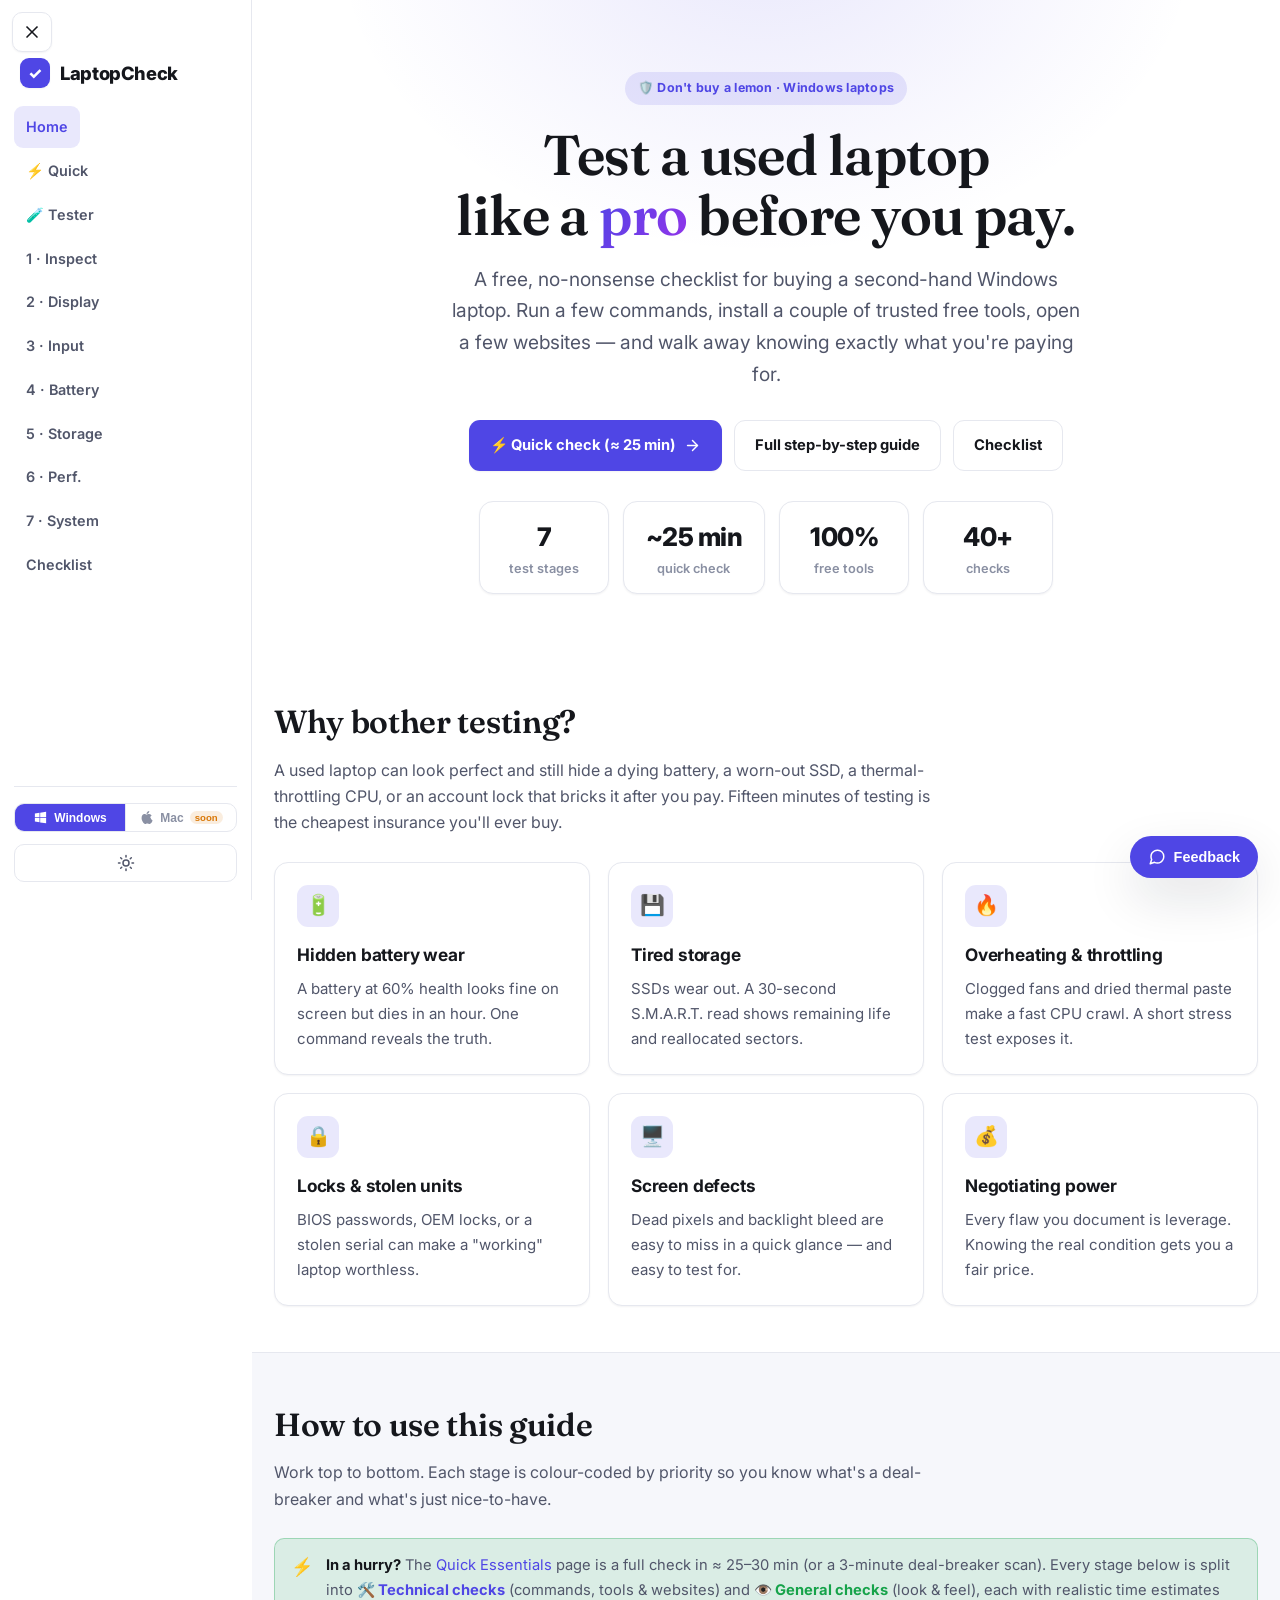
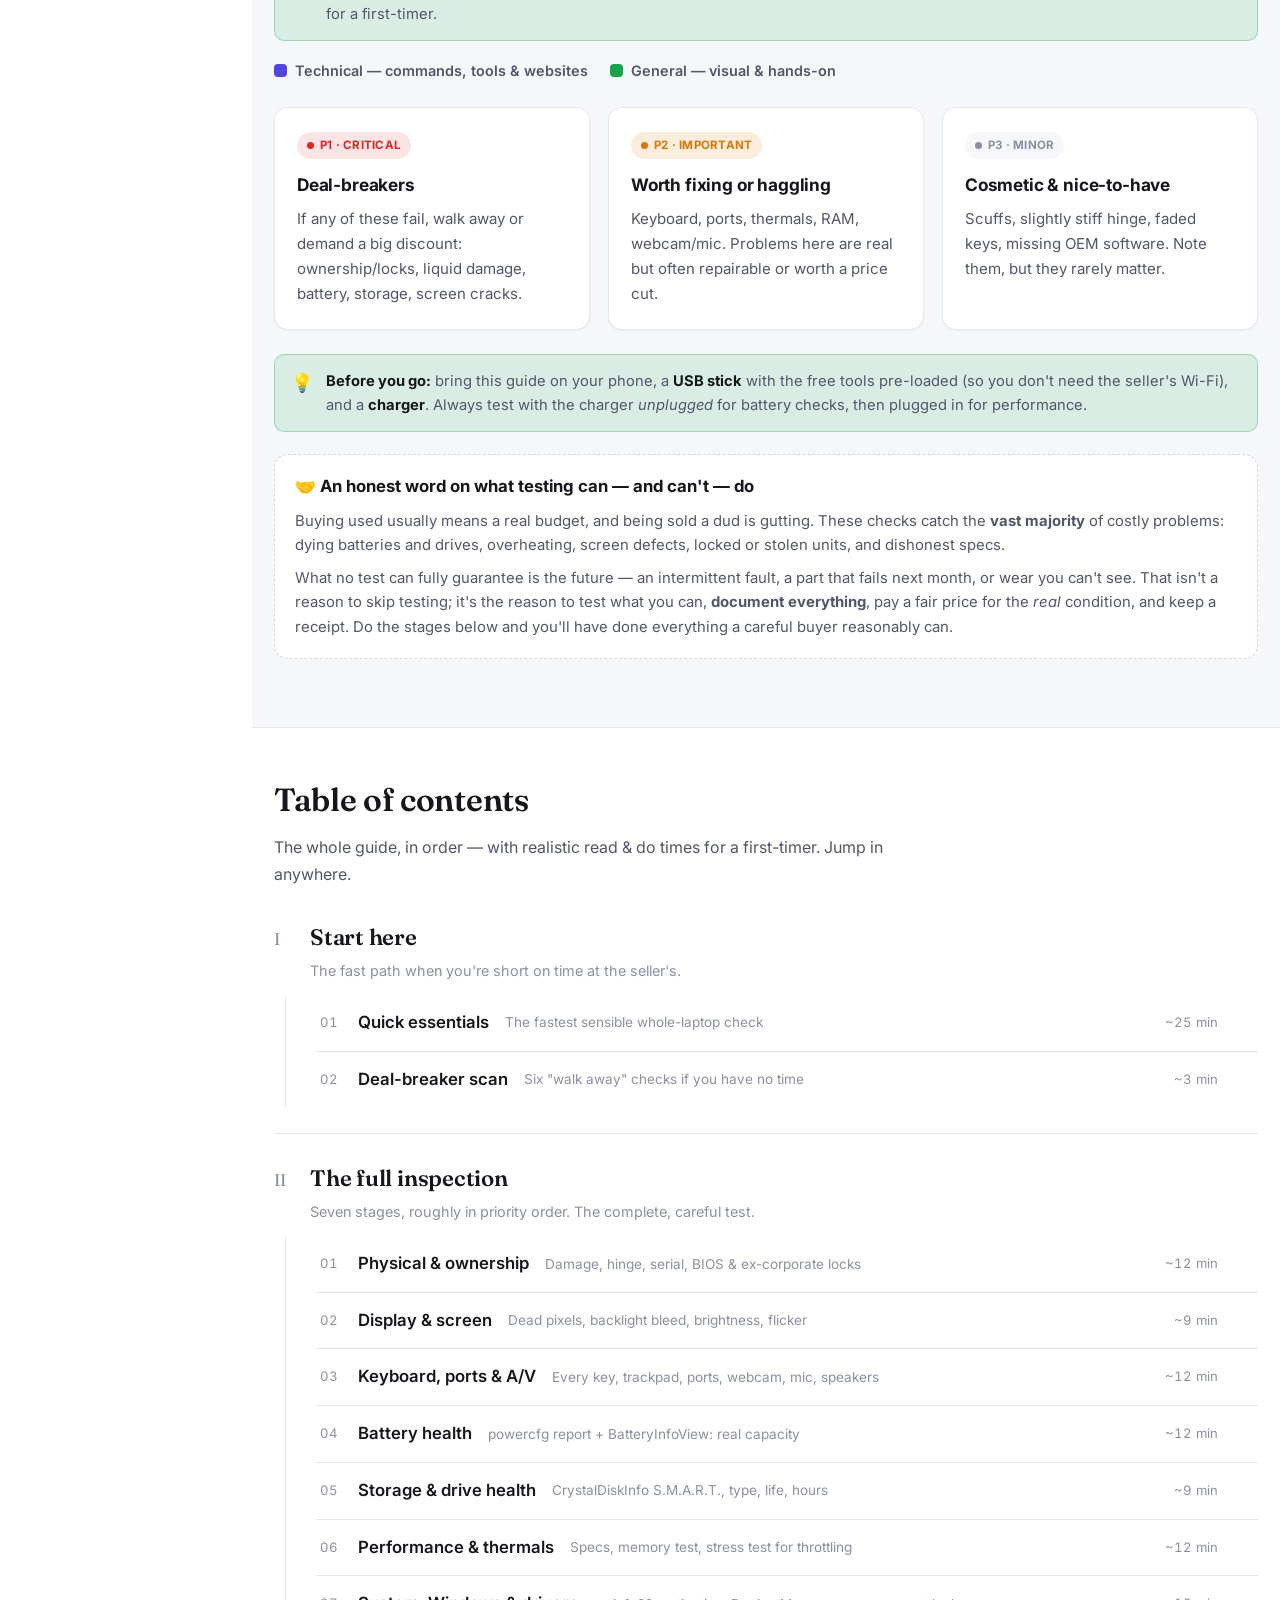
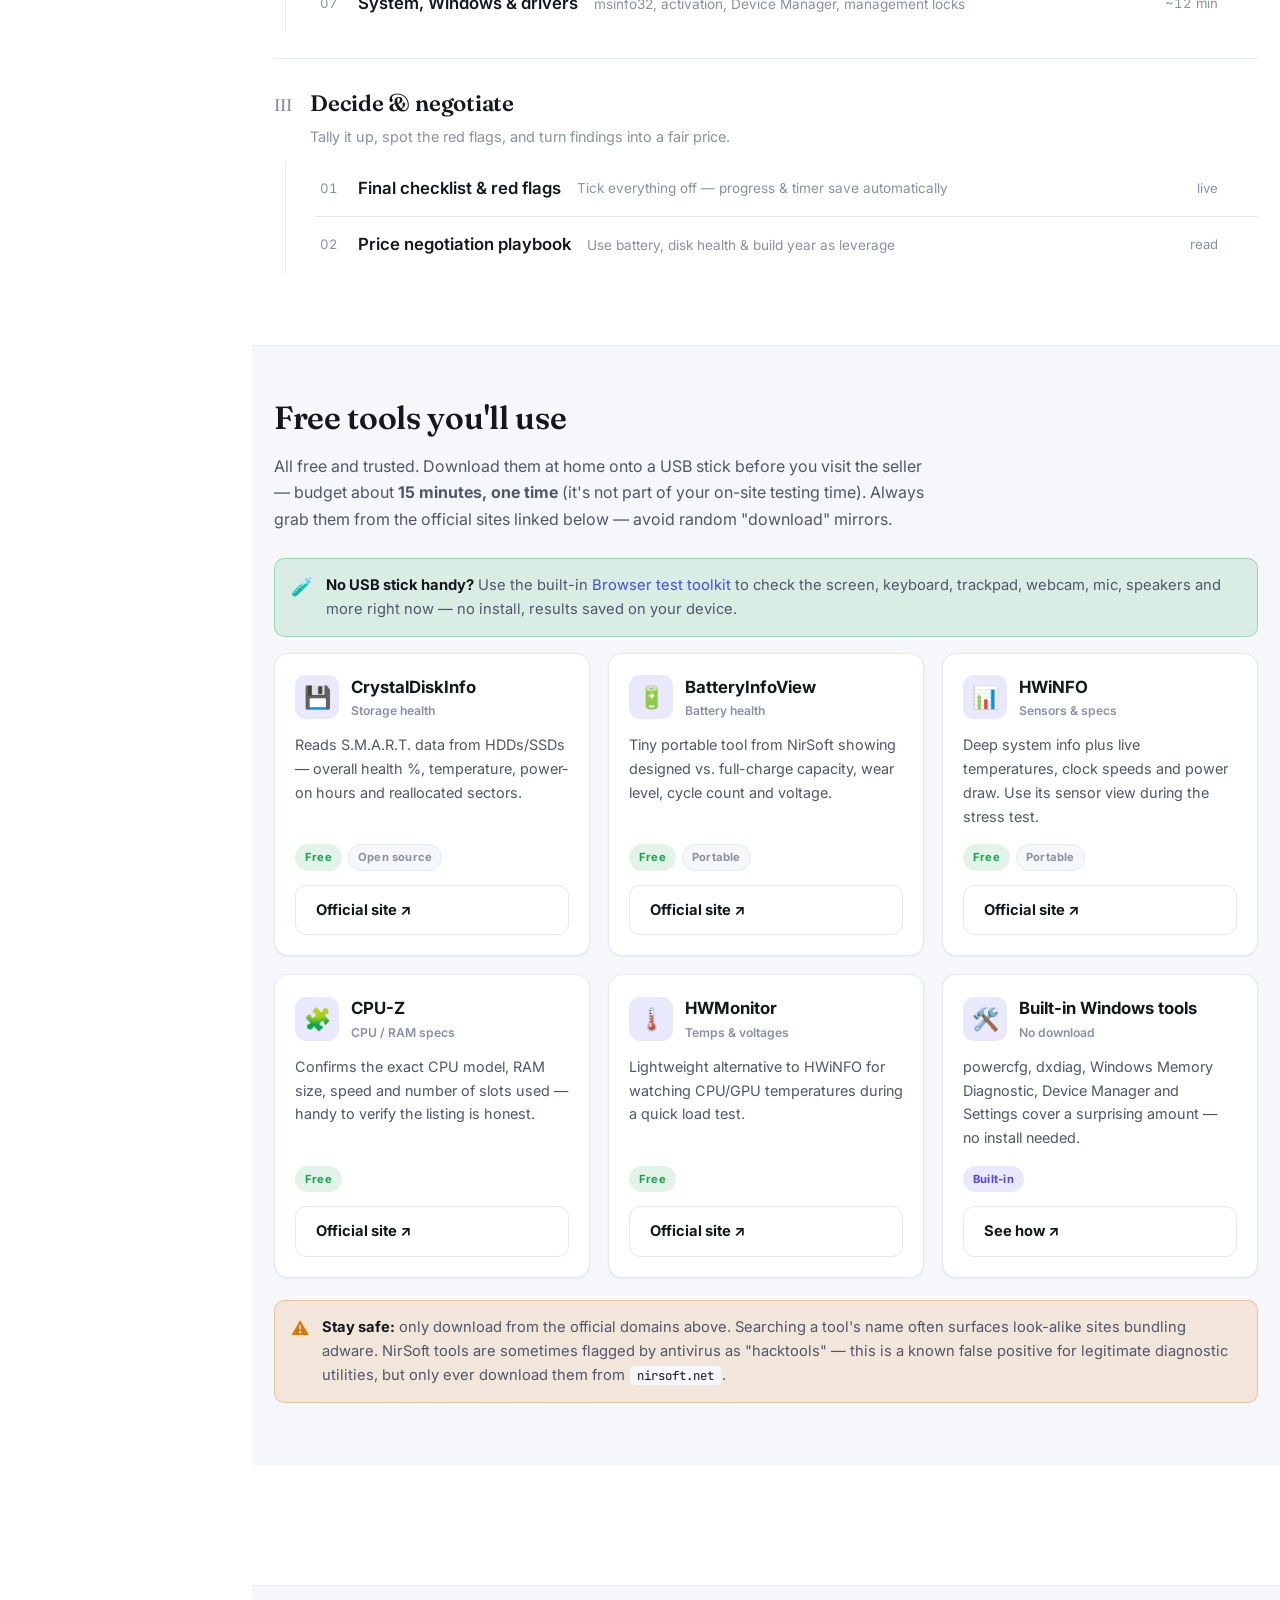
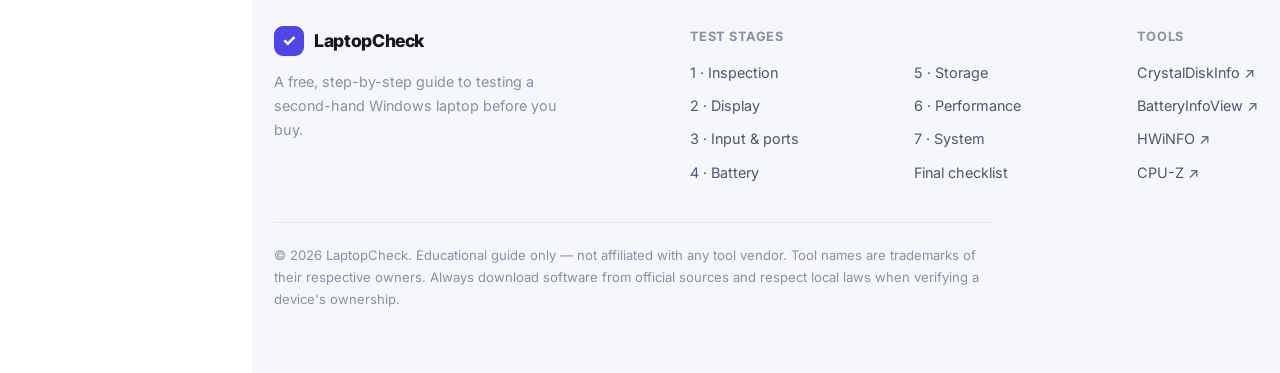
==== index.html @ 30e50a2f "init" ====
<!DOCTYPE html>
<html lang="en" data-theme="light">
<head>
<meta charset="UTF-8">
<meta name="viewport" content="width=device-width, initial-scale=1.0">
<title>LaptopCheck — How to Test a Used Laptop Before You Buy (Windows)</title>
<meta name="description" content="A free, step-by-step guide to inspecting and testing a second-hand Windows laptop before you buy. Commands, free tools, and online tests to avoid getting ripped off.">
<link rel="preconnect" href="https://fonts.googleapis.com">
<link rel="preconnect" href="https://fonts.gstatic.com" crossorigin>
<link href="https://fonts.googleapis.com/css2?family=Inter:wght@400;500;600;700;800&family=JetBrains+Mono:wght@400;500&display=swap" rel="stylesheet">
<link rel="stylesheet" href="assets/style.css">
</head>
<body>

<!-- ===== HEADER ===== -->
<header class="site-header">
  <div class="container nav">
    <a href="index.html" class="brand">
      <span class="logo">✓</span>
      <span class="brand-text">LaptopCheck</span>
    </a>
    <ul class="nav-links">
      <li><a href="index.html">Home</a></li>
      <li><a href="quick.html">⚡ Quick</a></li>
      <li><a href="inspection.html">1 · Inspect</a></li>
      <li><a href="display.html">2 · Display</a></li>
      <li><a href="input.html">3 · Input</a></li>
      <li><a href="battery.html">4 · Battery</a></li>
      <li><a href="storage.html">5 · Storage</a></li>
      <li><a href="performance.html">6 · Perf.</a></li>
      <li><a href="system.html">7 · System</a></li>
      <li><a href="checklist.html">Checklist</a></li>
    </ul>
    <div class="nav-tools">
      <button class="icon-btn theme-toggle" aria-label="Toggle dark mode" title="Toggle theme">
        <svg class="sun" viewBox="0 0 24 24" fill="none" stroke="currentColor" stroke-width="2" stroke-linecap="round" stroke-linejoin="round"><circle cx="12" cy="12" r="4"/><path d="M12 2v2M12 20v2M4.9 4.9l1.4 1.4M17.7 17.7l1.4 1.4M2 12h2M20 12h2M4.9 19.1l1.4-1.4M17.7 6.3l1.4-1.4"/></svg>
        <svg class="moon" viewBox="0 0 24 24" fill="none" stroke="currentColor" stroke-width="2" stroke-linecap="round" stroke-linejoin="round"><path d="M21 12.8A9 9 0 1 1 11.2 3a7 7 0 0 0 9.8 9.8z"/></svg>
      </button>
      <button class="icon-btn menu-btn" aria-label="Open menu">
        <svg viewBox="0 0 24 24" fill="none" stroke="currentColor" stroke-width="2" stroke-linecap="round"><line x1="3" y1="6" x2="21" y2="6"/><line x1="3" y1="12" x2="21" y2="12"/><line x1="3" y1="18" x2="21" y2="18"/></svg>
      </button>
    </div>
  </div>
</header>

<main>

<!-- ===== HERO ===== -->
<section class="hero">
  <div class="container">
    <span class="eyebrow">🛡️ Don't buy a lemon · Windows laptops</span>
    <h1>Test a used laptop<br>like a <span class="grad">pro</span> before you pay.</h1>
    <p class="lede">A free, no-nonsense checklist for buying a second-hand Windows laptop. Run a few commands, install a couple of trusted free tools, open a few websites — and walk away knowing exactly what you're paying for.</p>
    <div class="hero-actions">
      <a href="quick.html" class="btn btn-primary">⚡ Quick check (≈ 25 min)
        <svg viewBox="0 0 24 24" fill="none" stroke="currentColor" stroke-width="2" stroke-linecap="round" stroke-linejoin="round"><line x1="5" y1="12" x2="19" y2="12"/><polyline points="12 5 19 12 12 19"/></svg>
      </a>
      <a href="inspection.html" class="btn btn-ghost">Full step-by-step guide</a>
      <a href="checklist.html" class="btn btn-ghost">Checklist</a>
    </div>
    <div class="stats">
      <div class="stat"><div class="num">7</div><div class="lbl">test stages</div></div>
      <div class="stat"><div class="num">~25&nbsp;min</div><div class="lbl">quick check</div></div>
      <div class="stat"><div class="num">100%</div><div class="lbl">free tools</div></div>
      <div class="stat"><div class="num">40+</div><div class="lbl">checks</div></div>
    </div>
  </div>
</section>

<!-- ===== WHY ===== -->
<section class="section">
  <div class="container">
    <div class="section-head reveal">
      <h2>Why bother testing?</h2>
      <p>A used laptop can look perfect and still hide a dying battery, a worn-out SSD, a thermal-throttling CPU, or an account lock that bricks it after you pay. Fifteen minutes of testing is the cheapest insurance you'll ever buy.</p>
    </div>
    <div class="grid grid-3">
      <div class="card reveal hoverable">
        <div class="card-icon">🔋</div>
        <h3>Hidden battery wear</h3>
        <p>A battery at 60% health looks fine on screen but dies in an hour. One command reveals the truth.</p>
      </div>
      <div class="card reveal hoverable">
        <div class="card-icon">💾</div>
        <h3>Tired storage</h3>
        <p>SSDs wear out. A 30-second S.M.A.R.T. read shows remaining life and reallocated sectors.</p>
      </div>
      <div class="card reveal hoverable">
        <div class="card-icon">🔥</div>
        <h3>Overheating &amp; throttling</h3>
        <p>Clogged fans and dried thermal paste make a fast CPU crawl. A short stress test exposes it.</p>
      </div>
      <div class="card reveal hoverable">
        <div class="card-icon">🔒</div>
        <h3>Locks &amp; stolen units</h3>
        <p>BIOS passwords, OEM locks, or a stolen serial can make a "working" laptop worthless.</p>
      </div>
      <div class="card reveal hoverable">
        <div class="card-icon">🖥️</div>
        <h3>Screen defects</h3>
        <p>Dead pixels and backlight bleed are easy to miss in a quick glance — and easy to test for.</p>
      </div>
      <div class="card reveal hoverable">
        <div class="card-icon">💰</div>
        <h3>Negotiating power</h3>
        <p>Every flaw you document is leverage. Knowing the real condition gets you a fair price.</p>
      </div>
    </div>
  </div>
</section>

<!-- ===== HOW IT WORKS ===== -->
<section class="section" style="background:var(--bg-soft);border-top:1px solid var(--border);border-bottom:1px solid var(--border);">
  <div class="container">
    <div class="section-head reveal">
      <h2>How to use this guide</h2>
      <p>Work top to bottom. Each stage is colour-coded by priority so you know what's a deal-breaker and what's just nice-to-have.</p>
    </div>
    <div class="callout tip reveal" style="margin-bottom:18px;">
      <span class="ico">⚡</span>
      <p><strong>In a hurry?</strong> The <a href="quick.html">Quick Essentials</a> page is a full check in ≈ 25–30 min (or a 3-minute deal-breaker scan). Every stage below is split into <strong style="color:var(--accent);">🛠️ Technical checks</strong> (commands, tools &amp; websites) and <strong style="color:var(--green);">👁️ General checks</strong> (look &amp; feel), each with realistic time estimates for a first-timer.</p>
    </div>
    <div class="legend reveal" style="margin-bottom:24px;">
      <span><span class="dot tech"></span> Technical — commands, tools &amp; websites</span>
      <span><span class="dot gen"></span> General — visual &amp; hands-on</span>
    </div>
    <div class="grid grid-3">
      <div class="card reveal">
        <span class="prio p1">P1 · Critical</span>
        <h3 style="margin-top:12px;">Deal-breakers</h3>
        <p>If any of these fail, walk away or demand a big discount: ownership/locks, liquid damage, battery, storage, screen cracks.</p>
      </div>
      <div class="card reveal">
        <span class="prio p2">P2 · Important</span>
        <h3 style="margin-top:12px;">Worth fixing or haggling</h3>
        <p>Keyboard, ports, thermals, RAM, webcam/mic. Problems here are real but often repairable or worth a price cut.</p>
      </div>
      <div class="card reveal">
        <span class="prio p3">P3 · Minor</span>
        <h3 style="margin-top:12px;">Cosmetic &amp; nice-to-have</h3>
        <p>Scuffs, slightly stiff hinge, faded keys, missing OEM software. Note them, but they rarely matter.</p>
      </div>
    </div>
    <div class="callout tip reveal" style="margin-top:24px;">
      <span class="ico">💡</span>
      <p><strong>Before you go:</strong> bring this guide on your phone, a <strong>USB stick</strong> with the free tools pre-loaded (so you don't need the seller's Wi-Fi), and a <strong>charger</strong>. Always test with the charger <em>unplugged</em> for battery checks, then plugged in for performance.</p>
    </div>
    <div class="honest reveal">
      <h3>🤝 An honest word on what testing can — and can't — do</h3>
      <p>Buying used usually means a real budget, and being sold a dud is gutting. These checks catch the <strong>vast majority</strong> of costly problems: dying batteries and drives, overheating, screen defects, locked or stolen units, and dishonest specs.</p>
      <p>What no test can fully guarantee is the future — an intermittent fault, a part that fails next month, or wear you can't see. That isn't a reason to skip testing; it's the reason to test what you can, <strong>document everything</strong>, pay a fair price for the <em>real</em> condition, and keep a receipt. Do the stages below and you'll have done everything a careful buyer reasonably can.</p>
    </div>
  </div>
</section>

<!-- ===== TABLE OF CONTENTS ===== -->
<section class="section toc-section">
  <div class="container">
    <div class="section-head reveal">
      <h2>Table of contents</h2>
      <p>The whole guide, in order — with realistic read &amp; do times for a first-timer. Jump in anywhere.</p>
    </div>

    <div class="toc">

      <div class="toc-group reveal">
        <div class="toc-group-head">
          <span class="toc-roman">I</span>
          <div class="tg-text"><h3>Start here</h3><p>The fast path when you're short on time at the seller's.</p></div>
        </div>
        <div class="toc-list">
          <a class="toc-row" href="quick.html"><span class="toc-num">01</span><span class="toc-title">Quick essentials</span><span class="toc-desc">The fastest sensible whole-laptop check</span><span class="toc-meta">~25 min</span><svg class="arrow" viewBox="0 0 24 24" fill="none" stroke="currentColor" stroke-width="2" stroke-linecap="round" stroke-linejoin="round" style="width:16px;height:16px;"><line x1="5" y1="12" x2="19" y2="12"/><polyline points="12 5 19 12 12 19"/></svg></a>
          <a class="toc-row" href="quick.html#scan"><span class="toc-num">02</span><span class="toc-title">Deal-breaker scan</span><span class="toc-desc">Six "walk away" checks if you have no time</span><span class="toc-meta">~3 min</span><svg class="arrow" viewBox="0 0 24 24" fill="none" stroke="currentColor" stroke-width="2" stroke-linecap="round" stroke-linejoin="round" style="width:16px;height:16px;"><line x1="5" y1="12" x2="19" y2="12"/><polyline points="12 5 19 12 12 19"/></svg></a>
        </div>
      </div>

      <div class="toc-group reveal">
        <div class="toc-group-head">
          <span class="toc-roman">II</span>
          <div class="tg-text"><h3>The full inspection</h3><p>Seven stages, roughly in priority order. The complete, careful test.</p></div>
        </div>
        <div class="toc-list">
          <a class="toc-row" href="inspection.html"><span class="toc-num">01</span><span class="toc-title">Physical &amp; ownership</span><span class="toc-desc">Damage, hinge, serial, BIOS &amp; ex-corporate locks</span><span class="toc-meta">~12 min</span><svg class="arrow" viewBox="0 0 24 24" fill="none" stroke="currentColor" stroke-width="2" stroke-linecap="round" stroke-linejoin="round" style="width:16px;height:16px;"><line x1="5" y1="12" x2="19" y2="12"/><polyline points="12 5 19 12 12 19"/></svg></a>
          <a class="toc-row" href="display.html"><span class="toc-num">02</span><span class="toc-title">Display &amp; screen</span><span class="toc-desc">Dead pixels, backlight bleed, brightness, flicker</span><span class="toc-meta">~9 min</span><svg class="arrow" viewBox="0 0 24 24" fill="none" stroke="currentColor" stroke-width="2" stroke-linecap="round" stroke-linejoin="round" style="width:16px;height:16px;"><line x1="5" y1="12" x2="19" y2="12"/><polyline points="12 5 19 12 12 19"/></svg></a>
          <a class="toc-row" href="input.html"><span class="toc-num">03</span><span class="toc-title">Keyboard, ports &amp; A/V</span><span class="toc-desc">Every key, trackpad, ports, webcam, mic, speakers</span><span class="toc-meta">~12 min</span><svg class="arrow" viewBox="0 0 24 24" fill="none" stroke="currentColor" stroke-width="2" stroke-linecap="round" stroke-linejoin="round" style="width:16px;height:16px;"><line x1="5" y1="12" x2="19" y2="12"/><polyline points="12 5 19 12 12 19"/></svg></a>
          <a class="toc-row" href="battery.html"><span class="toc-num">04</span><span class="toc-title">Battery health</span><span class="toc-desc">powercfg report + BatteryInfoView: real capacity</span><span class="toc-meta">~12 min</span><svg class="arrow" viewBox="0 0 24 24" fill="none" stroke="currentColor" stroke-width="2" stroke-linecap="round" stroke-linejoin="round" style="width:16px;height:16px;"><line x1="5" y1="12" x2="19" y2="12"/><polyline points="12 5 19 12 12 19"/></svg></a>
          <a class="toc-row" href="storage.html"><span class="toc-num">05</span><span class="toc-title">Storage &amp; drive health</span><span class="toc-desc">CrystalDiskInfo S.M.A.R.T., type, life, hours</span><span class="toc-meta">~9 min</span><svg class="arrow" viewBox="0 0 24 24" fill="none" stroke="currentColor" stroke-width="2" stroke-linecap="round" stroke-linejoin="round" style="width:16px;height:16px;"><line x1="5" y1="12" x2="19" y2="12"/><polyline points="12 5 19 12 12 19"/></svg></a>
          <a class="toc-row" href="performance.html"><span class="toc-num">06</span><span class="toc-title">Performance &amp; thermals</span><span class="toc-desc">Specs, memory test, stress test for throttling</span><span class="toc-meta">~12 min</span><svg class="arrow" viewBox="0 0 24 24" fill="none" stroke="currentColor" stroke-width="2" stroke-linecap="round" stroke-linejoin="round" style="width:16px;height:16px;"><line x1="5" y1="12" x2="19" y2="12"/><polyline points="12 5 19 12 12 19"/></svg></a>
          <a class="toc-row" href="system.html"><span class="toc-num">07</span><span class="toc-title">System, Windows &amp; drivers</span><span class="toc-desc">msinfo32, activation, Device Manager, management locks</span><span class="toc-meta">~12 min</span><svg class="arrow" viewBox="0 0 24 24" fill="none" stroke="currentColor" stroke-width="2" stroke-linecap="round" stroke-linejoin="round" style="width:16px;height:16px;"><line x1="5" y1="12" x2="19" y2="12"/><polyline points="12 5 19 12 12 19"/></svg></a>
        </div>
      </div>

      <div class="toc-group reveal">
        <div class="toc-group-head">
          <span class="toc-roman">III</span>
          <div class="tg-text"><h3>Decide &amp; negotiate</h3><p>Tally it up, spot the red flags, and turn findings into a fair price.</p></div>
        </div>
        <div class="toc-list">
          <a class="toc-row" href="checklist.html"><span class="toc-num">01</span><span class="toc-title">Final checklist &amp; red flags</span><span class="toc-desc">Tick everything off — progress &amp; timer save automatically</span><span class="toc-meta">live</span><svg class="arrow" viewBox="0 0 24 24" fill="none" stroke="currentColor" stroke-width="2" stroke-linecap="round" stroke-linejoin="round" style="width:16px;height:16px;"><line x1="5" y1="12" x2="19" y2="12"/><polyline points="12 5 19 12 12 19"/></svg></a>
          <a class="toc-row" href="checklist.html#price"><span class="toc-num">02</span><span class="toc-title">Price negotiation playbook</span><span class="toc-desc">Use battery, disk health &amp; build year as leverage</span><span class="toc-meta">read</span><svg class="arrow" viewBox="0 0 24 24" fill="none" stroke="currentColor" stroke-width="2" stroke-linecap="round" stroke-linejoin="round" style="width:16px;height:16px;"><line x1="5" y1="12" x2="19" y2="12"/><polyline points="12 5 19 12 12 19"/></svg></a>
        </div>
      </div>

    </div>
  </div>
</section>

<!-- ===== TOOLS ===== -->
<section class="section" id="tools" style="background:var(--bg-soft);border-top:1px solid var(--border);">
  <div class="container">
    <div class="section-head reveal">
      <h2>Free tools you'll use</h2>
      <p>All free and trusted. Download them at home onto a USB stick before you visit the seller — budget about <strong>15 minutes, one time</strong> (it's not part of your on-site testing time). Always grab them from the official sites linked below — avoid random "download" mirrors.</p>
    </div>
    <div class="callout tip reveal">
      <span class="ico">🧪</span>
      <p><strong>No USB stick handy?</strong> Use the built-in <a href="tester.html">Browser test toolkit</a> to check the screen, keyboard, trackpad, webcam, mic, speakers and more right now — no install, results saved on your device.</p>
    </div>
    <div class="grid grid-3">

      <div class="tool reveal">
        <div class="tool-top">
          <div class="tool-logo">💾</div>
          <div><h3>CrystalDiskInfo</h3><div class="meta">Storage health</div></div>
        </div>
        <p>Reads S.M.A.R.T. data from HDDs/SSDs — overall health %, temperature, power-on hours and reallocated sectors.</p>
        <div class="tags"><span class="tag free">Free</span><span class="tag">Open source</span></div>
        <a class="btn btn-ghost" href="https://crystalmark.info/en/software/crystaldiskinfo/" target="_blank" rel="noopener">Official site ↗</a>
      </div>

      <div class="tool reveal">
        <div class="tool-top">
          <div class="tool-logo">🔋</div>
          <div><h3>BatteryInfoView</h3><div class="meta">Battery health</div></div>
        </div>
        <p>Tiny portable tool from NirSoft showing designed vs. full-charge capacity, wear level, cycle count and voltage.</p>
        <div class="tags"><span class="tag free">Free</span><span class="tag">Portable</span></div>
        <a class="btn btn-ghost" href="https://www.nirsoft.net/utils/battery_information_view.html" target="_blank" rel="noopener">Official site ↗</a>
      </div>

      <div class="tool reveal">
        <div class="tool-top">
          <div class="tool-logo">📊</div>
          <div><h3>HWiNFO</h3><div class="meta">Sensors &amp; specs</div></div>
        </div>
        <p>Deep system info plus live temperatures, clock speeds and power draw. Use its sensor view during the stress test.</p>
        <div class="tags"><span class="tag free">Free</span><span class="tag">Portable</span></div>
        <a class="btn btn-ghost" href="https://www.hwinfo.com/" target="_blank" rel="noopener">Official site ↗</a>
      </div>

      <div class="tool reveal">
        <div class="tool-top">
          <div class="tool-logo">🧩</div>
          <div><h3>CPU-Z</h3><div class="meta">CPU / RAM specs</div></div>
        </div>
        <p>Confirms the exact CPU model, RAM size, speed and number of slots used — handy to verify the listing is honest.</p>
        <div class="tags"><span class="tag free">Free</span></div>
        <a class="btn btn-ghost" href="https://www.cpuid.com/softwares/cpu-z.html" target="_blank" rel="noopener">Official site ↗</a>
      </div>

      <div class="tool reveal">
        <div class="tool-top">
          <div class="tool-logo">🌡️</div>
          <div><h3>HWMonitor</h3><div class="meta">Temps &amp; voltages</div></div>
        </div>
        <p>Lightweight alternative to HWiNFO for watching CPU/GPU temperatures during a quick load test.</p>
        <div class="tags"><span class="tag free">Free</span></div>
        <a class="btn btn-ghost" href="https://www.cpuid.com/softwares/hwmonitor.html" target="_blank" rel="noopener">Official site ↗</a>
      </div>

      <div class="tool reveal">
        <div class="tool-top">
          <div class="tool-logo">🛠️</div>
          <div><h3>Built-in Windows tools</h3><div class="meta">No download</div></div>
        </div>
        <p>powercfg, dxdiag, Windows Memory Diagnostic, Device Manager and Settings cover a surprising amount — no install needed.</p>
        <div class="tags"><span class="tag builtin">Built-in</span></div>
        <a class="btn btn-ghost" href="system.html">See how ↗</a>
      </div>

    </div>
    <div class="callout warn reveal" style="margin-top:22px;">
      <span class="ico">⚠️</span>
      <p><strong>Stay safe:</strong> only download from the official domains above. Searching a tool's name often surfaces look-alike sites bundling adware. NirSoft tools are sometimes flagged by antivirus as "hacktools" — this is a known false positive for legitimate diagnostic utilities, but only ever download them from <code class="inline">nirsoft.net</code>.</p>
    </div>
  </div>
</section>

</main>

<!-- ===== FOOTER ===== -->
<footer class="site-footer">
  <div class="container">
    <div class="footer-grid">
      <div style="max-width:300px;">
        <a href="index.html" class="brand"><span class="logo">✓</span><span class="brand-text">LaptopCheck</span></a>
        <p class="muted" style="font-size:0.9rem;">A free, step-by-step guide to testing a second-hand Windows laptop before you buy.</p>
      </div>
      <div class="footer-col">
        <h4>Test stages</h4>
        <ul>
          <li><a href="inspection.html">1 · Inspection</a></li>
          <li><a href="display.html">2 · Display</a></li>
          <li><a href="input.html">3 · Input &amp; ports</a></li>
          <li><a href="battery.html">4 · Battery</a></li>
        </ul>
      </div>
      <div class="footer-col">
        <h4>&nbsp;</h4>
        <ul>
          <li><a href="storage.html">5 · Storage</a></li>
          <li><a href="performance.html">6 · Performance</a></li>
          <li><a href="system.html">7 · System</a></li>
          <li><a href="checklist.html">Final checklist</a></li>
        </ul>
      </div>
      <div class="footer-col">
        <h4>Tools</h4>
        <ul>
          <li><a href="https://crystalmark.info/en/software/crystaldiskinfo/" target="_blank" rel="noopener">CrystalDiskInfo ↗</a></li>
          <li><a href="https://www.nirsoft.net/utils/battery_information_view.html" target="_blank" rel="noopener">BatteryInfoView ↗</a></li>
          <li><a href="https://www.hwinfo.com/" target="_blank" rel="noopener">HWiNFO ↗</a></li>
          <li><a href="https://www.cpuid.com/" target="_blank" rel="noopener">CPU-Z ↗</a></li>
        </ul>
      </div>
    </div>
    <p class="footer-note">© <span data-year>2026</span> LaptopCheck. Educational guide only — not affiliated with any tool vendor. Tool names are trademarks of their respective owners. Always download software from official sources and respect local laws when verifying a device's ownership.</p>
  </div>
</footer>

<script src="assets/script.js"></script>
</body>
</html>
---- assets/style.css ----
/* ===========================================================
   LaptopCheck — shared stylesheet
   Modern, minimal, responsive. Light + dark theme.
   =========================================================== */
@import url('https://fonts.googleapis.com/css2?family=Fraunces:opsz,wght@9..144,400;9..144,500;9..144,600;9..144,700&display=swap');

:root {
  --accent: #4f46e5;
  --accent-hover: #4338ca;
  --accent-soft: rgba(79, 70, 229, 0.12);

  --bg: #ffffff;
  --bg-soft: #f6f7fb;
  --bg-card: #ffffff;
  --bg-elevated: #ffffff;
  --border: #e6e8ef;
  --border-strong: #d3d7e3;

  --text: #15171c;
  --text-soft: #51566a;
  --text-muted: #8a90a3;

  --code-bg: #0f1117;
  --code-text: #e8eaf2;

  --green: #16a34a;
  --green-soft: rgba(22, 163, 74, 0.12);
  --amber: #d97706;
  --amber-soft: rgba(217, 119, 6, 0.13);
  --red: #dc2626;
  --red-soft: rgba(220, 38, 38, 0.12);

  --shadow-sm: 0 1px 2px rgba(16, 24, 40, 0.05);
  --shadow-md: 0 6px 24px rgba(16, 24, 40, 0.08);
  --shadow-lg: 0 20px 50px rgba(16, 24, 40, 0.12);

  --radius: 14px;
  --radius-sm: 10px;
  --radius-lg: 22px;
  --maxw: 1140px;
  --font-serif: "Fraunces", Georgia, "Times New Roman", serif;
  --header-h: 64px;
}

html[data-theme="dark"] {
  --accent: #7c83ff;
  --accent-hover: #9aa0ff;
  --accent-soft: rgba(124, 131, 255, 0.16);

  --bg: #0c0e14;
  --bg-soft: #12151d;
  --bg-card: #14171f;
  --bg-elevated: #181c25;
  --border: #242936;
  --border-strong: #313748;

  --text: #eef0f6;
  --text-soft: #b3b9ca;
  --text-muted: #7d8499;

  --code-bg: #060709;
  --code-text: #e8eaf2;

  --green: #4ade80;
  --green-soft: rgba(74, 222, 128, 0.14);
  --amber: #fbbf24;
  --amber-soft: rgba(251, 191, 36, 0.14);
  --red: #f87171;
  --red-soft: rgba(248, 113, 113, 0.14);

  --shadow-sm: 0 1px 2px rgba(0, 0, 0, 0.4);
  --shadow-md: 0 6px 24px rgba(0, 0, 0, 0.5);
  --shadow-lg: 0 20px 50px rgba(0, 0, 0, 0.6);
}

* { box-sizing: border-box; }

html { scroll-behavior: smooth; scroll-padding-top: calc(var(--header-h) + 16px); }

body {
  margin: 0;
  font-family: "Inter", -apple-system, BlinkMacSystemFont, "Segoe UI", Roboto, Helvetica, Arial, sans-serif;
  background: var(--bg);
  color: var(--text);
  line-height: 1.65;
  -webkit-font-smoothing: antialiased;
  transition: background 0.25s ease, color 0.25s ease;
}

a { color: var(--accent); text-decoration: none; }
a:hover { text-decoration: underline; }

img { max-width: 100%; }

.container { width: 100%; max-width: var(--maxw); margin: 0 auto; padding: 0 22px; }

/* ----------------------- Header / Nav ----------------------- */
.site-header {
  position: sticky;
  top: 0;
  z-index: 50;
  background: color-mix(in srgb, var(--bg) 82%, transparent);
  backdrop-filter: saturate(150%) blur(12px);
  -webkit-backdrop-filter: saturate(150%) blur(12px);
  border-bottom: 1px solid var(--border);
}
.nav {
  height: var(--header-h);
  display: flex;
  align-items: center;
  justify-content: space-between;
  gap: 12px;
}
.brand {
  display: flex;
  align-items: center;
  gap: 10px;
  font-weight: 800;
  letter-spacing: -0.02em;
  font-size: 1.1rem;
  color: var(--text);
}
.brand:hover { text-decoration: none; }
.brand .logo {
  width: 30px; height: 30px;
  display: grid; place-items: center;
  border-radius: 9px;
  background: var(--accent);
  color: #fff;
  font-size: 16px;
  box-shadow: var(--shadow-sm);
}
.brand small { color: var(--text-muted); font-weight: 600; font-size: 0.7rem; }

.nav-links {
  display: flex;
  align-items: center;
  gap: 3px;
  list-style: none;
  margin: 0;
  padding: 0;
}
.nav-links a {
  display: inline-block;
  padding: 7px 9px;
  border-radius: 9px;
  color: var(--text-soft);
  font-size: 0.83rem;
  font-weight: 600;
  white-space: nowrap;
}
.nav-links a:hover { background: var(--bg-soft); color: var(--text); text-decoration: none; }
.nav-links a.active { color: var(--accent); background: var(--accent-soft); }

.nav-tools { display: flex; align-items: center; gap: 8px; }

.icon-btn {
  width: 38px; height: 38px;
  display: grid; place-items: center;
  border: 1px solid var(--border);
  background: var(--bg-card);
  color: var(--text-soft);
  border-radius: 10px;
  cursor: pointer;
  transition: all 0.15s ease;
}
.icon-btn:hover { color: var(--text); border-color: var(--border-strong); }
.icon-btn svg { width: 18px; height: 18px; }
.theme-toggle .moon { display: none; }
html[data-theme="dark"] .theme-toggle .sun { display: none; }
html[data-theme="dark"] .theme-toggle .moon { display: block; }

.menu-btn { display: none; }

/* mobile menu */
@media (max-width: 1080px) {
  .menu-btn { display: grid; }
  .nav-links {
    position: fixed;
    top: var(--header-h);
    left: 0; right: 0;
    flex-direction: column;
    align-items: stretch;
    gap: 2px;
    background: var(--bg);
    border-bottom: 1px solid var(--border);
    padding: 12px 16px 18px;
    box-shadow: var(--shadow-md);
    transform: translateY(-12px);
    opacity: 0;
    pointer-events: none;
    transition: all 0.2s ease;
    max-height: calc(100vh - var(--header-h));
    overflow-y: auto;
  }
  .nav-links.open { transform: translateY(0); opacity: 1; pointer-events: auto; }
  .nav-links a { padding: 11px 12px; font-size: 0.95rem; }
}

/* ----------------------- Hero ----------------------- */
.hero {
  position: relative;
  padding: 72px 0 56px;
  text-align: center;
  overflow: hidden;
}
.hero::before {
  content: "";
  position: absolute;
  inset: 0;
  background:
    radial-gradient(60% 70% at 50% -10%, var(--accent-soft), transparent 70%);
  pointer-events: none;
}
.hero .container { position: relative; }
.eyebrow {
  display: inline-flex; align-items: center; gap: 7px;
  font-size: 0.78rem; font-weight: 700; letter-spacing: 0.02em;
  color: var(--accent);
  background: var(--accent-soft);
  padding: 6px 13px;
  border-radius: 999px;
  margin-bottom: 20px;
}
.hero h1 {
  font-size: clamp(2.1rem, 5.2vw, 3.5rem);
  line-height: 1.08;
  letter-spacing: -0.03em;
  margin: 0 0 18px;
  font-weight: 800;
}
.hero h1 .grad {
  background: linear-gradient(120deg, var(--accent), #9333ea);
  -webkit-background-clip: text; background-clip: text;
  -webkit-text-fill-color: transparent;
}
.hero p.lede {
  font-size: clamp(1.02rem, 2.2vw, 1.2rem);
  color: var(--text-soft);
  max-width: 640px;
  margin: 0 auto 30px;
}
.hero-actions { display: flex; gap: 12px; justify-content: center; flex-wrap: wrap; }

/* ----------------------- Buttons ----------------------- */
.btn {
  display: inline-flex; align-items: center; gap: 8px;
  padding: 12px 20px;
  border-radius: 11px;
  font-weight: 700; font-size: 0.92rem;
  cursor: pointer;
  border: 1px solid transparent;
  transition: all 0.16s ease;
}
.btn:hover { text-decoration: none; transform: translateY(-1px); }
.btn-primary { background: var(--accent); color: #fff; box-shadow: var(--shadow-sm); }
.btn-primary:hover { background: var(--accent-hover); color: #fff; }
.btn-ghost { background: var(--bg-card); color: var(--text); border-color: var(--border); }
.btn-ghost:hover { border-color: var(--border-strong); }
.btn svg { width: 17px; height: 17px; }

/* ----------------------- Sections ----------------------- */
main { padding-bottom: 80px; }
.section { padding: 46px 0; }
.section-head { margin-bottom: 26px; }
.section-head h2 {
  font-size: clamp(1.5rem, 3.4vw, 2rem);
  letter-spacing: -0.02em;
  margin: 0 0 8px;
  font-weight: 800;
}
.section-head p { color: var(--text-soft); margin: 0; max-width: 660px; }

/* page intro (interior pages) */
.page-intro { padding: 46px 0 6px; }
.page-intro .stepno {
  display: inline-block;
  font-size: 0.78rem; font-weight: 700;
  color: var(--accent);
  background: var(--accent-soft);
  padding: 5px 12px; border-radius: 999px;
  margin-bottom: 14px;
}
.page-intro h1 {
  font-size: clamp(1.9rem, 4.6vw, 2.7rem);
  letter-spacing: -0.03em;
  margin: 0 0 12px; font-weight: 800;
}
.page-intro p.lede { font-size: 1.08rem; color: var(--text-soft); max-width: 720px; margin: 0; }

/* ----------------------- Cards / grid ----------------------- */
.grid { display: grid; gap: 18px; }
.grid-2 { grid-template-columns: repeat(2, 1fr); }
.grid-3 { grid-template-columns: repeat(3, 1fr); }
.grid-4 { grid-template-columns: repeat(4, 1fr); }
@media (max-width: 880px) { .grid-3, .grid-4 { grid-template-columns: repeat(2, 1fr); } }
@media (max-width: 600px) { .grid-2, .grid-3, .grid-4 { grid-template-columns: 1fr; } }

.card {
  background: var(--bg-card);
  border: 1px solid var(--border);
  border-radius: var(--radius);
  padding: 22px;
  box-shadow: var(--shadow-sm);
  transition: border-color 0.15s ease, transform 0.15s ease, box-shadow 0.15s ease;
}
.card.hoverable:hover { transform: translateY(-3px); box-shadow: var(--shadow-md); border-color: var(--border-strong); }
.card h3 { margin: 0 0 8px; font-size: 1.08rem; letter-spacing: -0.01em; }
.card p { margin: 0; color: var(--text-soft); font-size: 0.94rem; }
.card .card-icon {
  width: 42px; height: 42px; border-radius: 11px;
  display: grid; place-items: center;
  background: var(--accent-soft); color: var(--accent);
  margin-bottom: 14px; font-size: 20px;
}

/* link card (home steps) */
.step-link {
  display: flex; flex-direction: column;
  text-decoration: none; color: inherit;
  position: relative;
}
.step-link:hover { text-decoration: none; }
.step-link .pill-row { display: flex; align-items: center; justify-content: space-between; margin-bottom: 12px; }
.step-badge {
  width: 34px; height: 34px; border-radius: 9px;
  background: var(--accent); color: #fff;
  display: grid; place-items: center; font-weight: 800; font-size: 0.92rem;
}
.arrow { color: var(--text-muted); transition: transform 0.15s ease, color 0.15s ease; }
.step-link:hover .arrow { transform: translateX(4px); color: var(--accent); }

/* ----------------------- Priority badges ----------------------- */
.prio {
  display: inline-flex; align-items: center; gap: 6px;
  font-size: 0.72rem; font-weight: 700; letter-spacing: 0.02em;
  padding: 4px 10px; border-radius: 999px;
  text-transform: uppercase;
}
.prio::before { content: ""; width: 7px; height: 7px; border-radius: 50%; background: currentColor; }
.prio.p1 { color: var(--red); background: var(--red-soft); }
.prio.p2 { color: var(--amber); background: var(--amber-soft); }
.prio.p3 { color: var(--text-muted); background: var(--bg-soft); }

/* ----------------------- Step blocks ----------------------- */
.step {
  position: relative;
  background: var(--bg-card);
  border: 1px solid var(--border);
  border-radius: var(--radius);
  padding: 24px 24px 22px;
  margin-bottom: 18px;
  box-shadow: var(--shadow-sm);
}
.step-header { display: flex; align-items: flex-start; gap: 14px; margin-bottom: 6px; }
.step-num {
  flex: 0 0 auto;
  width: 34px; height: 34px; border-radius: 50%;
  background: var(--accent-soft); color: var(--accent);
  display: grid; place-items: center; font-weight: 800; font-size: 0.95rem;
}
.step-title { flex: 1; }
.step-title h3 { margin: 0 0 4px; font-size: 1.16rem; letter-spacing: -0.01em; display: flex; align-items: center; gap: 10px; flex-wrap: wrap; }
.step-title .sub { color: var(--text-muted); font-size: 0.84rem; }
.step-body { padding-left: 48px; }
.step-body > *:first-child { margin-top: 8px; }
@media (max-width: 560px) { .step-body { padding-left: 0; } }

.step ul, .step ol { padding-left: 20px; margin: 10px 0; }
.step li { margin: 6px 0; color: var(--text-soft); }
.step li strong { color: var(--text); }

/* ----------------------- Code / command blocks ----------------------- */
.cmd {
  position: relative;
  background: var(--code-bg);
  border-radius: var(--radius-sm);
  margin: 14px 0;
  border: 1px solid rgba(255,255,255,0.06);
  overflow: hidden;
}
.cmd-head {
  display: flex; align-items: center; justify-content: space-between;
  padding: 8px 12px;
  border-bottom: 1px solid rgba(255,255,255,0.08);
  background: rgba(255,255,255,0.03);
}
.cmd-head .label {
  font-size: 0.72rem; font-weight: 700; letter-spacing: 0.04em;
  color: #9aa0b5; text-transform: uppercase;
  display: flex; align-items: center; gap: 7px;
}
.copy-btn {
  display: inline-flex; align-items: center; gap: 6px;
  background: rgba(255,255,255,0.07);
  color: #cfd3e0;
  border: none;
  padding: 5px 10px; border-radius: 7px;
  font-size: 0.74rem; font-weight: 600; cursor: pointer;
  transition: background 0.15s ease, color 0.15s ease;
}
.copy-btn:hover { background: rgba(255,255,255,0.14); color: #fff; }
.copy-btn.copied { background: var(--green); color: #fff; }
.copy-btn svg { width: 13px; height: 13px; }
.cmd pre {
  margin: 0; padding: 14px 16px;
  overflow-x: auto;
  font-family: "JetBrains Mono", ui-monospace, SFMono-Regular, Menlo, Consolas, monospace;
  font-size: 0.86rem; line-height: 1.6;
  color: var(--code-text);
}
.cmd pre code { color: var(--code-text); }
.cmd .prompt { color: #7c83ff; user-select: none; }
.cmd .comment { color: #6b7280; }

code.inline {
  background: var(--bg-soft);
  border: 1px solid var(--border);
  padding: 1px 7px;
  border-radius: 6px;
  font-family: "JetBrains Mono", ui-monospace, monospace;
  font-size: 0.84em;
  color: var(--text);
}

/* ----------------------- Callouts ----------------------- */
.callout {
  display: flex; gap: 13px;
  border-radius: var(--radius-sm);
  padding: 14px 16px;
  margin: 16px 0;
  border: 1px solid var(--border);
  background: var(--bg-soft);
  font-size: 0.92rem;
}
.callout .ico { flex: 0 0 auto; font-size: 18px; line-height: 1.5; }
.callout p { margin: 0; color: var(--text-soft); }
.callout strong { color: var(--text); }
.callout.tip { background: var(--green-soft); border-color: color-mix(in srgb, var(--green) 30%, transparent); }
.callout.warn { background: var(--amber-soft); border-color: color-mix(in srgb, var(--amber) 30%, transparent); }
.callout.danger { background: var(--red-soft); border-color: color-mix(in srgb, var(--red) 35%, transparent); }
.callout.tip .ico { color: var(--green); }
.callout.warn .ico { color: var(--amber); }
.callout.danger .ico { color: var(--red); }

/* good / bad result rows */
.verdict { display: flex; gap: 10px; align-items: flex-start; margin: 8px 0; font-size: 0.92rem; }
.verdict .mark { flex: 0 0 auto; font-weight: 800; width: 20px; }
.verdict.good .mark { color: var(--green); }
.verdict.bad .mark { color: var(--red); }
.verdict span:last-child { color: var(--text-soft); }
.verdict.good span:last-child strong, .verdict.bad span:last-child strong { color: var(--text); }

/* ----------------------- Tool cards ----------------------- */
.tool {
  display: flex; flex-direction: column;
  background: var(--bg-card);
  border: 1px solid var(--border);
  border-radius: var(--radius);
  padding: 20px;
  box-shadow: var(--shadow-sm);
  transition: transform 0.15s ease, box-shadow 0.15s ease, border-color 0.15s ease;
}
.tool:hover { transform: translateY(-3px); box-shadow: var(--shadow-md); border-color: var(--border-strong); }
.tool .tool-top { display: flex; align-items: center; gap: 12px; margin-bottom: 12px; }
.tool .tool-logo {
  width: 44px; height: 44px; border-radius: 11px;
  display: grid; place-items: center;
  font-size: 22px; font-weight: 800;
  background: var(--accent-soft); color: var(--accent);
}
.tool h3 { margin: 0; font-size: 1.05rem; }
.tool .meta { font-size: 0.76rem; color: var(--text-muted); font-weight: 600; }
.tool p { color: var(--text-soft); font-size: 0.9rem; margin: 0 0 16px; flex: 1; }
.tool .tags { display: flex; gap: 6px; flex-wrap: wrap; margin-bottom: 14px; }
.tag {
  font-size: 0.7rem; font-weight: 700; letter-spacing: 0.02em;
  padding: 3px 9px; border-radius: 999px;
  background: var(--bg-soft); color: var(--text-muted);
  border: 1px solid var(--border);
}
.tag.free { color: var(--green); background: var(--green-soft); border-color: transparent; }
.tag.builtin { color: var(--accent); background: var(--accent-soft); border-color: transparent; }

/* ----------------------- Table ----------------------- */
.table-wrap { overflow-x: auto; border: 1px solid var(--border); border-radius: var(--radius); margin: 16px 0; }
table { width: 100%; border-collapse: collapse; font-size: 0.9rem; min-width: 460px; }
th, td { text-align: left; padding: 12px 14px; border-bottom: 1px solid var(--border); }
th { background: var(--bg-soft); font-weight: 700; color: var(--text); font-size: 0.82rem; text-transform: uppercase; letter-spacing: 0.02em; }
td { color: var(--text-soft); }
tr:last-child td { border-bottom: none; }

/* ----------------------- Checklist ----------------------- */
.progress-wrap {
  position: sticky; top: calc(var(--header-h) + 10px);
  background: var(--bg-card);
  border: 1px solid var(--border);
  border-radius: var(--radius);
  padding: 18px 20px;
  box-shadow: var(--shadow-sm);
  margin-bottom: 26px;
  z-index: 10;
}
.progress-top { display: flex; align-items: center; justify-content: space-between; margin-bottom: 12px; gap: 12px; flex-wrap: wrap; }
.progress-top h3 { margin: 0; font-size: 1.05rem; }
.progress-stats { font-size: 0.86rem; color: var(--text-soft); font-weight: 600; }
.progress-bar { height: 10px; background: var(--bg-soft); border-radius: 999px; overflow: hidden; }
.progress-fill { height: 100%; width: 0%; background: linear-gradient(90deg, var(--accent), #9333ea); border-radius: 999px; transition: width 0.35s ease; }
.progress-actions { margin-top: 12px; display: flex; gap: 10px; flex-wrap: wrap; }
.link-btn { background: none; border: none; color: var(--accent); font-weight: 600; font-size: 0.84rem; cursor: pointer; padding: 0; }
.link-btn:hover { text-decoration: underline; }

.check-group { margin-bottom: 26px; }
.check-group-title {
  display: flex; align-items: center; gap: 10px;
  font-size: 1.1rem; font-weight: 800; letter-spacing: -0.01em;
  margin: 0 0 12px;
}
.check-item {
  display: flex; align-items: flex-start; gap: 12px; justify-content: space-between;
  background: var(--bg-card);
  border: 1px solid var(--border);
  border-radius: var(--radius-sm);
  padding: 13px 16px;
  margin-bottom: 8px;
  transition: border-color 0.15s ease, background 0.15s ease;
}
.check-item:hover { border-color: var(--border-strong); }
.ci-main { display: flex; align-items: flex-start; gap: 13px; flex: 1; min-width: 0; cursor: pointer; }
.ci-guide {
  flex: 0 0 auto; align-self: center;
  font-size: 0.76rem; font-weight: 700; color: var(--accent);
  white-space: nowrap; padding: 5px 11px;
  border: 1px solid var(--border); border-radius: 8px; text-decoration: none;
  transition: background 0.15s ease, border-color 0.15s ease;
}
.ci-guide:hover { background: var(--accent-soft); border-color: var(--accent); text-decoration: none; }
.check-item input { display: none; }
.check-item .box {
  flex: 0 0 auto;
  width: 22px; height: 22px;
  border: 2px solid var(--border-strong);
  border-radius: 6px;
  display: grid; place-items: center;
  margin-top: 1px;
  transition: all 0.15s ease;
}
.check-item .box svg { width: 14px; height: 14px; color: #fff; opacity: 0; transform: scale(0.6); transition: all 0.15s ease; }
.check-item input:checked ~ .box { background: var(--accent); border-color: var(--accent); }
.check-item input:checked ~ .box svg { opacity: 1; transform: scale(1); }
.check-item .ci-text { flex: 1; }
.check-item .ci-text .ci-title { font-weight: 600; color: var(--text); font-size: 0.95rem; }
.check-item input:checked ~ .ci-text .ci-title { color: var(--text-muted); text-decoration: line-through; }
.check-item .ci-text .ci-desc { font-size: 0.83rem; color: var(--text-muted); margin-top: 2px; }

/* ----------------------- TOC / quicknav (interior) ----------------------- */
.quicknav {
  display: flex; flex-wrap: wrap; gap: 8px;
  margin: 22px 0 6px;
}
.quicknav a {
  font-size: 0.82rem; font-weight: 600;
  padding: 6px 13px; border-radius: 999px;
  background: var(--bg-soft); color: var(--text-soft);
  border: 1px solid var(--border);
}
.quicknav a:hover { color: var(--accent); border-color: var(--accent); text-decoration: none; }

/* page nav (prev/next) */
.page-nav { display: flex; justify-content: space-between; gap: 14px; margin-top: 40px; flex-wrap: wrap; }
.page-nav a {
  flex: 1 1 220px;
  display: flex; flex-direction: column;
  background: var(--bg-card);
  border: 1px solid var(--border);
  border-radius: var(--radius);
  padding: 16px 20px;
  transition: border-color 0.15s ease, transform 0.15s ease;
}
.page-nav a:hover { border-color: var(--accent); transform: translateY(-2px); text-decoration: none; }
.page-nav a.next { text-align: right; align-items: flex-end; }
.page-nav .dir { font-size: 0.74rem; color: var(--text-muted); font-weight: 700; text-transform: uppercase; letter-spacing: 0.03em; }
.page-nav .ttl { font-weight: 700; color: var(--text); }

/* ----------------------- Stats strip ----------------------- */
.stats { display: flex; flex-wrap: wrap; gap: 14px; justify-content: center; margin-top: 30px; }
.stat {
  background: var(--bg-card);
  border: 1px solid var(--border);
  border-radius: var(--radius);
  padding: 14px 22px;
  text-align: center; min-width: 130px;
  box-shadow: var(--shadow-sm);
}
.stat .num { font-size: 1.6rem; font-weight: 800; letter-spacing: -0.02em; color: var(--text); }
.stat .lbl { font-size: 0.8rem; color: var(--text-muted); font-weight: 600; }

/* ----------------------- Footer ----------------------- */
.site-footer {
  border-top: 1px solid var(--border);
  background: var(--bg-soft);
  padding: 40px 0 50px;
  margin-top: 40px;
}
.footer-grid { display: flex; justify-content: space-between; gap: 30px; flex-wrap: wrap; }
.footer-grid .brand { margin-bottom: 10px; }
.footer-col h4 { font-size: 0.8rem; text-transform: uppercase; letter-spacing: 0.04em; color: var(--text-muted); margin: 0 0 12px; }
.footer-col ul { list-style: none; padding: 0; margin: 0; }
.footer-col li { margin: 7px 0; }
.footer-col a { color: var(--text-soft); font-size: 0.9rem; }
.footer-col a:hover { color: var(--accent); }
.footer-note { margin-top: 30px; padding-top: 22px; border-top: 1px solid var(--border); color: var(--text-muted); font-size: 0.82rem; max-width: 720px; }

/* utility */
.mt-0 { margin-top: 0; }
.center { text-align: center; }
.muted { color: var(--text-muted); }
.divider { height: 1px; background: var(--border); border: none; margin: 34px 0; }
.lead-list { list-style: none; padding: 0; margin: 16px 0; }
.lead-list li { display: flex; gap: 10px; padding: 7px 0; color: var(--text-soft); align-items: flex-start; }
.lead-list li svg { flex: 0 0 auto; width: 18px; height: 18px; color: var(--accent); margin-top: 3px; }

/* fade-in on load */
.reveal { opacity: 0; transform: translateY(14px); transition: opacity 0.5s ease, transform 0.5s ease; }
.reveal.in { opacity: 1; transform: none; }
@media (prefers-reduced-motion: reduce) {
  .reveal { opacity: 1; transform: none; transition: none; }
  html { scroll-behavior: auto; }
}

/* ===========================================================
   v2 additions — time estimates, technical/general split,
   quick-essentials page, legend
   =========================================================== */

/* time pill in page intro */
.timepill {
  display: inline-flex; align-items: center; gap: 7px;
  font-size: 0.8rem; font-weight: 700;
  color: var(--accent); background: var(--accent-soft);
  padding: 5px 13px; border-radius: 999px; margin-left: 8px;
}

/* per-stage meta bar (Technical vs General + times) */
.stage-meta {
  background: var(--bg-card);
  border: 1px solid var(--border);
  border-radius: var(--radius);
  padding: 18px 20px;
  margin: 22px 0 8px;
  box-shadow: var(--shadow-sm);
}
.stage-meta .sm-total {
  display: inline-flex; align-items: center; gap: 8px;
  font-weight: 800; font-size: 0.92rem;
  color: var(--accent); background: var(--accent-soft);
  padding: 7px 15px; border-radius: 999px; margin-bottom: 16px;
}
.sm-cols { display: grid; grid-template-columns: 1fr 1fr; gap: 22px; }
@media (max-width: 620px) { .sm-cols { grid-template-columns: 1fr; gap: 14px; } }
.sm-col h4 {
  margin: 0 0 8px; font-size: 0.82rem; text-transform: uppercase; letter-spacing: 0.03em;
  display: flex; align-items: center; gap: 7px;
}
.sm-col.tech h4 { color: var(--accent); }
.sm-col.gen h4 { color: var(--green); }
.sm-col ul { list-style: none; margin: 0; padding: 0; }
.sm-col li {
  display: flex; justify-content: space-between; gap: 12px;
  padding: 6px 0; border-bottom: 1px dashed var(--border);
  font-size: 0.88rem; color: var(--text-soft);
}
.sm-col li:last-child { border-bottom: none; }
.sm-col li b { color: var(--text); font-variant-numeric: tabular-nums; white-space: nowrap; }

/* legend (home) */
.legend { display: flex; gap: 22px; flex-wrap: wrap; margin-top: 8px; }
.legend span { display: inline-flex; align-items: center; gap: 8px; font-size: 0.9rem; color: var(--text-soft); font-weight: 600; }
.legend .dot { width: 13px; height: 13px; border-radius: 4px; flex: 0 0 auto; }
.legend .dot.tech { background: var(--accent); }
.legend .dot.gen { background: var(--green); }

/* step header time/type chips */
.chip { display: inline-flex; align-items: center; gap: 5px; font-size: 0.7rem; font-weight: 700; padding: 3px 9px; border-radius: 999px; letter-spacing: 0.01em; }
.chip.tech { background: var(--accent-soft); color: var(--accent); }
.chip.gen { background: var(--green-soft); color: var(--green); }
.chip.time { background: var(--bg-soft); color: var(--text-soft); border: 1px solid var(--border); }

/* section bands (quick page) */
.section-band { display: flex; align-items: center; gap: 14px; margin: 34px 0 16px; }
.section-band .sb-icon { width: 44px; height: 44px; border-radius: 12px; display: grid; place-items: center; font-size: 22px; flex: 0 0 auto; }
.section-band.tech .sb-icon { background: var(--accent-soft); color: var(--accent); }
.section-band.gen .sb-icon { background: var(--green-soft); color: var(--green); }
.section-band h2 { margin: 0; font-size: 1.35rem; letter-spacing: -0.01em; }
.section-band p { margin: 2px 0 0; font-size: 0.85rem; color: var(--text-muted); }

/* quick step rows */
.quick-step {
  display: flex; gap: 15px; align-items: flex-start;
  background: var(--bg-card); border: 1px solid var(--border);
  border-radius: var(--radius); padding: 15px 18px; margin-bottom: 10px;
  transition: border-color 0.15s ease;
}
.quick-step:hover { border-color: var(--border-strong); }
.quick-step .qn { flex: 0 0 auto; width: 30px; height: 30px; border-radius: 8px; display: grid; place-items: center; font-weight: 800; font-size: 0.9rem; color: #fff; }
.quick-step.tech .qn { background: var(--accent); }
.quick-step.gen .qn { background: var(--green); }
.quick-step .qbody { flex: 1; min-width: 0; }
.quick-step .qbody h4 { margin: 0 0 4px; font-size: 1rem; }
.quick-step .qbody p { margin: 0; font-size: 0.88rem; color: var(--text-soft); }
.quick-step .qbody p code.inline { font-size: 0.82em; }
.quick-step .qtime { flex: 0 0 auto; font-weight: 700; font-size: 0.78rem; padding: 4px 11px; border-radius: 999px; white-space: nowrap; }
.quick-step.tech .qtime { color: var(--accent); background: var(--accent-soft); }
.quick-step.gen .qtime { color: var(--green); background: var(--green-soft); }

/* total time banner */
.total-bar {
  display: flex; align-items: center; justify-content: center; gap: 12px; flex-wrap: wrap;
  background: linear-gradient(120deg, var(--accent), #9333ea); color: #fff;
  border-radius: var(--radius); padding: 18px 22px; margin: 6px 0 10px;
  font-weight: 700; font-size: 1.05rem; box-shadow: var(--shadow-md); text-align: center;
}
.total-bar .tb-num { font-size: 1.5rem; font-weight: 800; }

/* inline copy-mini for quick page commands */
.cmd-mini {
  display: flex; align-items: center; justify-content: space-between; gap: 10px;
  background: var(--code-bg); border-radius: 8px; padding: 7px 10px; margin: 8px 0 0;
  font-family: "JetBrains Mono", ui-monospace, monospace; font-size: 0.82rem; color: var(--code-text);
}
.cmd-mini code { color: var(--code-text); overflow-x: auto; }
.cmd-mini .copy-btn { padding: 4px 9px; }

/* ===========================================================
   v3 additions — collapsible detail, link highlight, timer,
   fine print, honest-note card
   =========================================================== */

/* collapsible "more detail" — progressive disclosure */
details.more {
  border: 1px solid var(--border);
  border-radius: var(--radius-sm);
  background: var(--bg-soft);
  margin: 14px 0;
  overflow: hidden;
}
details.more > summary {
  cursor: pointer; padding: 11px 15px;
  font-weight: 700; font-size: 0.88rem; color: var(--accent);
  list-style: none; display: flex; align-items: center; gap: 8px;
  user-select: none;
}
details.more > summary::-webkit-details-marker { display: none; }
details.more > summary::before { content: "＋"; font-weight: 800; font-size: 0.95rem; }
details.more[open] > summary::before { content: "－"; }
details.more > summary:hover { background: var(--accent-soft); }
details.more .more-body { padding: 2px 16px 15px; font-size: 0.9rem; color: var(--text-soft); }
details.more .more-body > *:first-child { margin-top: 6px; }
details.more .more-body ul { margin: 8px 0; padding-left: 20px; }
details.more .more-body li { margin: 5px 0; }

/* fine print */
.fineprint { font-size: 0.82rem; color: var(--text-muted); }

/* :target highlight for direct/deep links */
.step:target, .quick-step:target, .check-group:target, .card:target {
  animation: lc-flash 2.2s ease 1;
  border-color: var(--accent);
}
@keyframes lc-flash {
  0%   { box-shadow: 0 0 0 3px var(--accent); }
  60%  { box-shadow: 0 0 0 3px var(--accent); }
  100% { box-shadow: 0 0 0 0 rgba(0,0,0,0); }
}

/* time-spent timer */
.timer { display: inline-flex; align-items: center; gap: 8px; font-size: 0.84rem; font-weight: 600; color: var(--text-soft); }
.timer .timer-label { color: var(--text-muted); }
.timer-display {
  font-variant-numeric: tabular-nums;
  background: var(--bg-soft); border: 1px solid var(--border);
  padding: 4px 10px; border-radius: 8px; color: var(--text); font-weight: 700; min-width: 56px; text-align: center;
}

/* honest-expectations note */
.honest {
  border: 1px dashed var(--border-strong);
  border-radius: var(--radius);
  padding: 18px 20px; margin: 22px 0;
  background: var(--bg-card);
}
.honest h3 { margin: 0 0 8px; font-size: 1.05rem; display: flex; align-items: center; gap: 9px; }
.honest p { margin: 0 0 8px; color: var(--text-soft); font-size: 0.93rem; }
.honest p:last-child { margin-bottom: 0; }

/* ===========================================================
   v4 additions — OS switch, feedback widget, toast, deal note
   =========================================================== */

/* OS switcher in nav */
.os-switch { display: inline-flex; border: 1px solid var(--border); border-radius: 10px; overflow: hidden; background: var(--bg-card); }
.os-switch button {
  display: inline-flex; align-items: center; gap: 6px;
  padding: 6px 8px; background: none; border: none; cursor: pointer;
  font-size: 0.75rem; font-weight: 700; color: var(--text-soft);
}
.os-switch button + button { border-left: 1px solid var(--border); }
.os-switch button.active { background: var(--accent); color: #fff; cursor: default; }
.os-switch button.soon { color: var(--text-muted); }
.os-switch button.soon:hover { background: var(--bg-soft); }
.os-switch button svg { width: 15px; height: 15px; }
.os-switch .soon-tag { font-size: 0.6rem; background: var(--amber-soft); color: var(--amber); padding: 1px 5px; border-radius: 999px; font-weight: 800; }
@media (max-width: 600px) { .os-switch .os-label { display: none; } .os-switch .soon-tag { display: none; } }

/* toast */
.toast {
  position: fixed; bottom: 26px; left: 50%;
  transform: translateX(-50%) translateY(20px);
  background: var(--text); color: var(--bg);
  padding: 12px 20px; border-radius: 12px;
  font-size: 0.9rem; font-weight: 600; max-width: 90vw;
  box-shadow: var(--shadow-lg); opacity: 0; pointer-events: none;
  transition: all 0.3s ease; z-index: 300; text-align: center;
}
.toast.show { opacity: 1; transform: translateX(-50%) translateY(0); }

/* feedback floating button */
.fab-feedback {
  position: fixed; bottom: 22px; right: 22px; z-index: 150;
  display: inline-flex; align-items: center; gap: 8px;
  padding: 12px 18px; border-radius: 999px;
  background: var(--accent); color: #fff; border: none;
  font-weight: 700; font-size: 0.9rem; cursor: pointer;
  box-shadow: var(--shadow-lg); transition: transform 0.15s ease, background 0.15s ease;
}
.fab-feedback:hover { transform: translateY(-2px); background: var(--accent-hover); }
.fab-feedback svg { width: 18px; height: 18px; }
@media (max-width: 600px) { .fab-feedback .fab-label { display: none; } .fab-feedback { padding: 13px; bottom: 18px; right: 18px; } }

/* modal */
.modal-overlay {
  position: fixed; inset: 0; background: rgba(0,0,0,0.5);
  display: flex; align-items: center; justify-content: center; padding: 20px;
  z-index: 300; opacity: 0; pointer-events: none; transition: opacity 0.2s ease;
}
.modal-overlay.open { opacity: 1; pointer-events: auto; }
.modal {
  background: var(--bg-card); border: 1px solid var(--border);
  border-radius: var(--radius-lg); padding: 24px; max-width: 440px; width: 100%;
  box-shadow: var(--shadow-lg); transform: translateY(12px); transition: transform 0.2s ease;
  max-height: 90vh; overflow: auto;
}
.modal-overlay.open .modal { transform: none; }
.modal h3 { margin: 0 0 4px; font-size: 1.2rem; }
.modal p.sub { margin: 0 0 4px; color: var(--text-soft); font-size: 0.9rem; }
.modal label { display: block; font-size: 0.8rem; font-weight: 700; margin: 14px 0 5px; color: var(--text); }
.modal select, .modal textarea, .modal input[type=email] {
  width: 100%; padding: 10px 12px; border: 1px solid var(--border);
  border-radius: 10px; background: var(--bg); color: var(--text);
  font-family: inherit; font-size: 0.9rem;
}
.modal select:focus, .modal textarea:focus, .modal input:focus { outline: 2px solid var(--accent); border-color: var(--accent); }
.modal textarea { min-height: 96px; resize: vertical; }
.modal-actions { display: flex; gap: 10px; margin-top: 18px; justify-content: flex-end; }
.modal .thanks { text-align: center; padding: 12px 0; }
.modal .thanks .big { font-size: 2.6rem; line-height: 1; margin-bottom: 6px; }
.modal .demo-note { margin-top: 14px; font-size: 0.75rem; color: var(--text-muted); }

/* negotiation-lever callout */
.callout.deal { background: var(--green-soft); border-color: color-mix(in srgb, var(--green) 30%, transparent); }
.callout.deal .ico { color: var(--green); }

/* ===========================================================
   v5 — editorial serif headings + book-style table of contents
   =========================================================== */
.hero h1, .page-intro h1, .section-head h2, .toc-section h2 {
  font-family: var(--font-serif);
  font-weight: 600;
  letter-spacing: -0.01em;
}

/* table of contents (book style, inspired by editorial TOCs) */
.toc { margin-top: 10px; }
.toc-group { padding: 26px 0; border-top: 1px solid var(--border); }
.toc-group:first-child { border-top: none; padding-top: 6px; }
.toc-group-head { display: flex; align-items: baseline; gap: 14px; margin-bottom: 12px; }
.toc-roman { font-family: var(--font-serif); font-size: 1.05rem; color: var(--text-muted); flex: 0 0 auto; min-width: 22px; }
.toc-group-head .tg-text h3 { font-family: var(--font-serif); font-size: 1.4rem; font-weight: 600; margin: 0 0 3px; letter-spacing: -0.01em; }
.toc-group-head .tg-text p { margin: 0; color: var(--text-muted); font-size: 0.9rem; }
.toc-list { padding-left: 30px; border-left: 1px solid var(--border); margin-left: 11px; }
.toc-row { display: flex; align-items: center; gap: 16px; padding: 14px 8px 14px 4px; border-bottom: 1px solid var(--border); text-decoration: none; color: inherit; transition: padding-left .15s ease; }
.toc-row:last-child { border-bottom: none; }
.toc-row:hover { padding-left: 14px; text-decoration: none; background: linear-gradient(90deg, var(--accent-soft), transparent); }
.toc-num { font-variant-numeric: tabular-nums; color: var(--text-muted); font-size: 0.82rem; flex: 0 0 auto; min-width: 22px; }
.toc-row .toc-title { font-weight: 600; font-size: 1.05rem; color: var(--text); flex: 0 0 auto; }
.toc-row:hover .toc-title { color: var(--accent); }
.toc-row .toc-desc { color: var(--text-muted); font-size: 0.85rem; flex: 1; }
.toc-meta { color: var(--text-muted); font-size: 0.82rem; white-space: nowrap; flex: 0 0 auto; font-variant-numeric: tabular-nums; }
.toc-row .arrow { flex: 0 0 auto; color: var(--text-muted); opacity: 0; transition: opacity .15s ease, transform .15s ease; }
.toc-row:hover .arrow { opacity: 1; transform: translateX(3px); color: var(--accent); }
@media (max-width: 680px) {
  .toc-list { padding-left: 14px; margin-left: 6px; }
  .toc-row { flex-wrap: wrap; gap: 6px 14px; }
  .toc-row .toc-desc { flex: 1 1 100%; order: 3; padding-left: 38px; }
  .toc-row .arrow { display: none; }
}

/* ===========================================================
   v6 — left collapsible sidebar navigation
   =========================================================== */
:root { --sidebar-w: 252px; }
html { scroll-padding-top: 24px; }

.site-header {
  position: fixed; top: 0; left: 0; bottom: 0; width: var(--sidebar-w);
  border-right: 1px solid var(--border); border-bottom: none;
  background: var(--bg); backdrop-filter: none; -webkit-backdrop-filter: none;
  display: flex; flex-direction: column; z-index: 60;
  overflow-y: auto; transition: transform 0.25s ease;
}
.site-header .nav {
  flex-direction: column; align-items: stretch; justify-content: flex-start;
  height: auto; gap: 0; padding: 58px 14px 18px; flex: 1;
}
.site-header .brand { margin: 0 0 18px; padding: 0 6px; font-size: 1.15rem; }
.site-header .nav-links {
  position: static; flex-direction: column; align-items: stretch; gap: 2px;
  flex: 1 1 auto; transform: none; opacity: 1; pointer-events: auto;
  background: none; box-shadow: none; border: none; padding: 0;
  max-height: none; overflow: visible;
}
.site-header .nav-links a { padding: 9px 12px; font-size: 0.9rem; border-radius: 9px; white-space: nowrap; }
.site-header .nav-tools {
  flex-direction: column; align-items: stretch; gap: 12px;
  padding-top: 16px; margin-top: 14px; border-top: 1px solid var(--border);
}
.site-header .os-switch { width: 100%; }
.site-header .os-switch button { flex: 1; justify-content: center; }
.site-header .theme-toggle { width: 100%; }
.menu-btn { display: none !important; }

main, .site-footer { margin-left: var(--sidebar-w); transition: margin-left 0.25s ease; }

/* nav toggle button (open / close) */
.nav-toggle {
  position: fixed; top: 12px; left: 12px; z-index: 80;
  width: 40px; height: 40px; display: grid; place-items: center;
  border: 1px solid var(--border); background: var(--bg-card); color: var(--text);
  border-radius: 10px; cursor: pointer; box-shadow: var(--shadow-sm);
  transition: border-color 0.15s ease;
}
.nav-toggle:hover { border-color: var(--border-strong); }
.nav-toggle svg { width: 20px; height: 20px; }
.nav-toggle .ic-open { display: none; }
.nav-toggle .ic-close { display: block; }
html.nav-closed .nav-toggle .ic-open { display: block; }
html.nav-closed .nav-toggle .ic-close { display: none; }

/* mobile overlay backdrop */
.nav-backdrop { position: fixed; inset: 0; background: rgba(0,0,0,0.45); z-index: 55; opacity: 0; pointer-events: none; transition: opacity 0.25s ease; }

/* closed state */
html.nav-closed .site-header { transform: translateX(-100%); }
html.nav-closed main, html.nav-closed .site-footer { margin-left: 0; }

/* sticky offsets (no top bar anymore) */
.progress-wrap { top: 14px; }

@media (max-width: 1024px) {
  main, .site-footer { margin-left: 0; }
  .site-header { box-shadow: var(--shadow-lg); }
  html:not(.nav-closed) .nav-backdrop { opacity: 1; pointer-events: auto; }
}
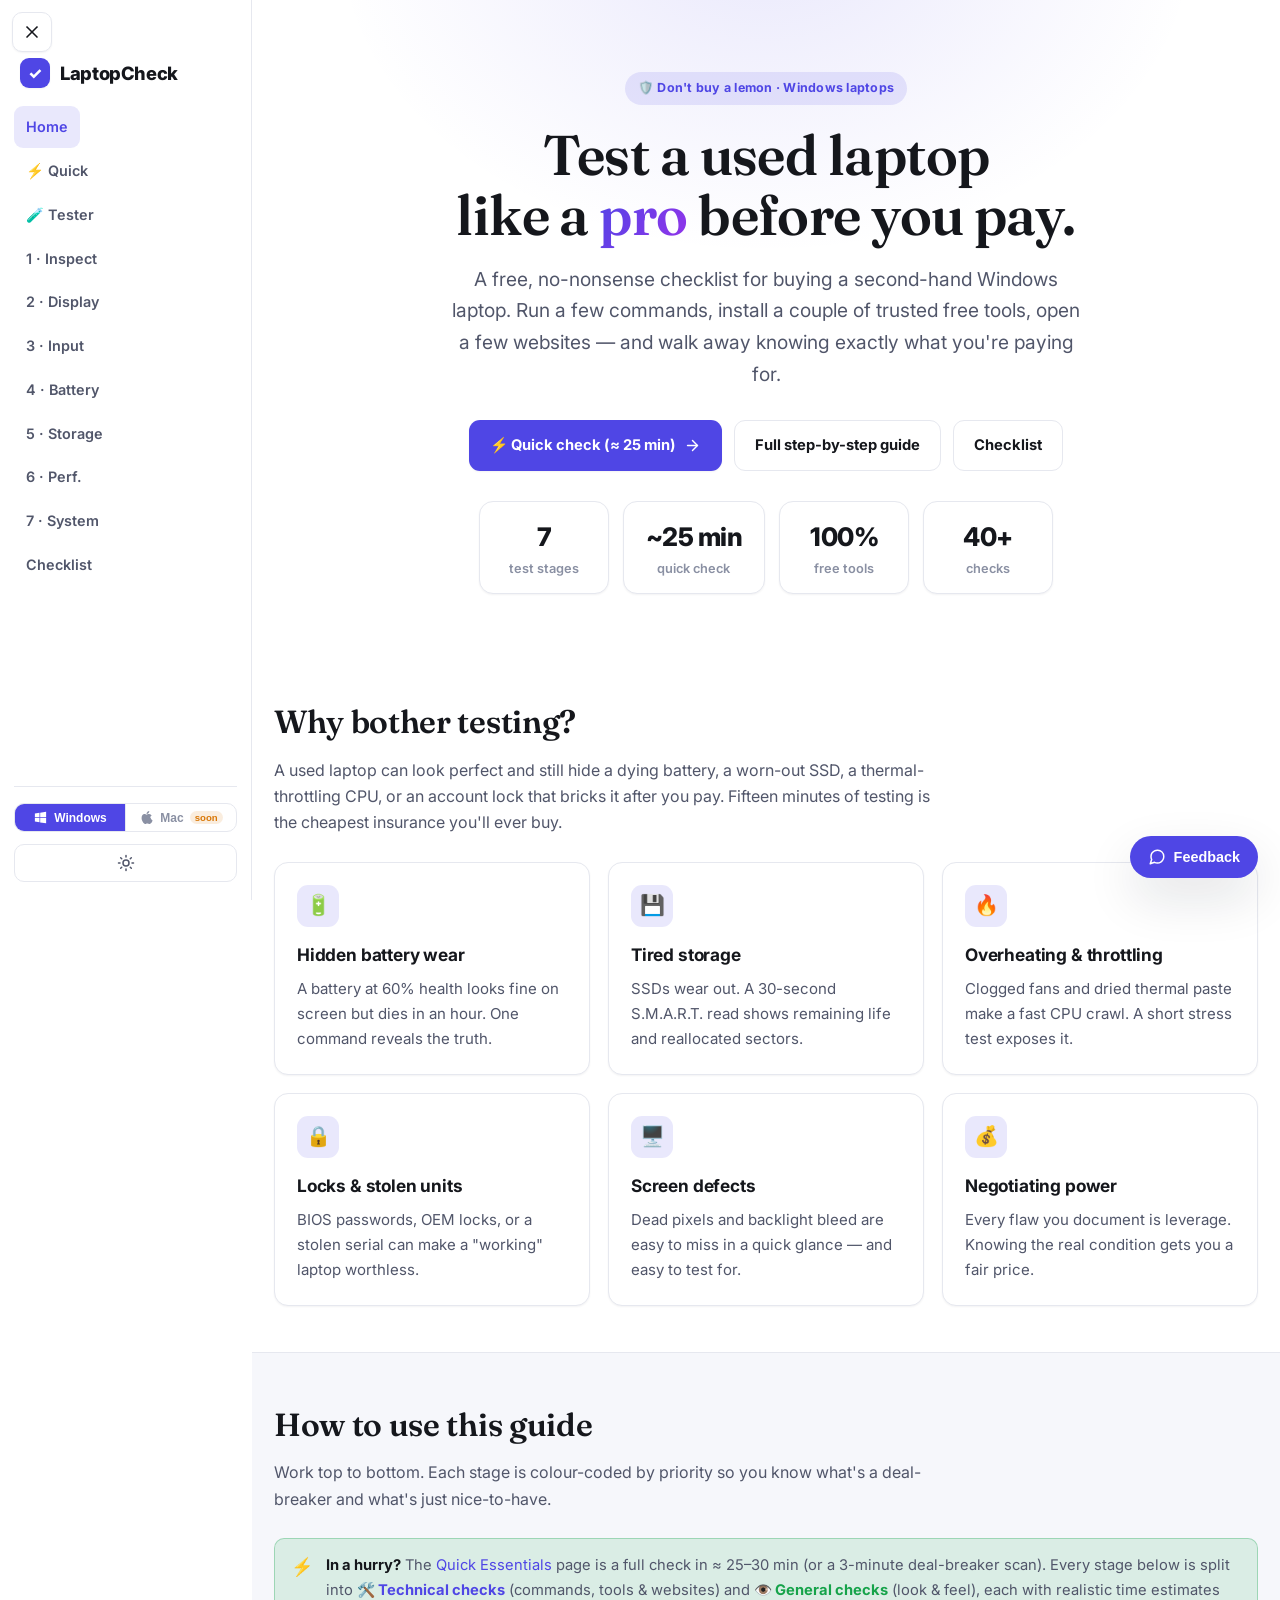
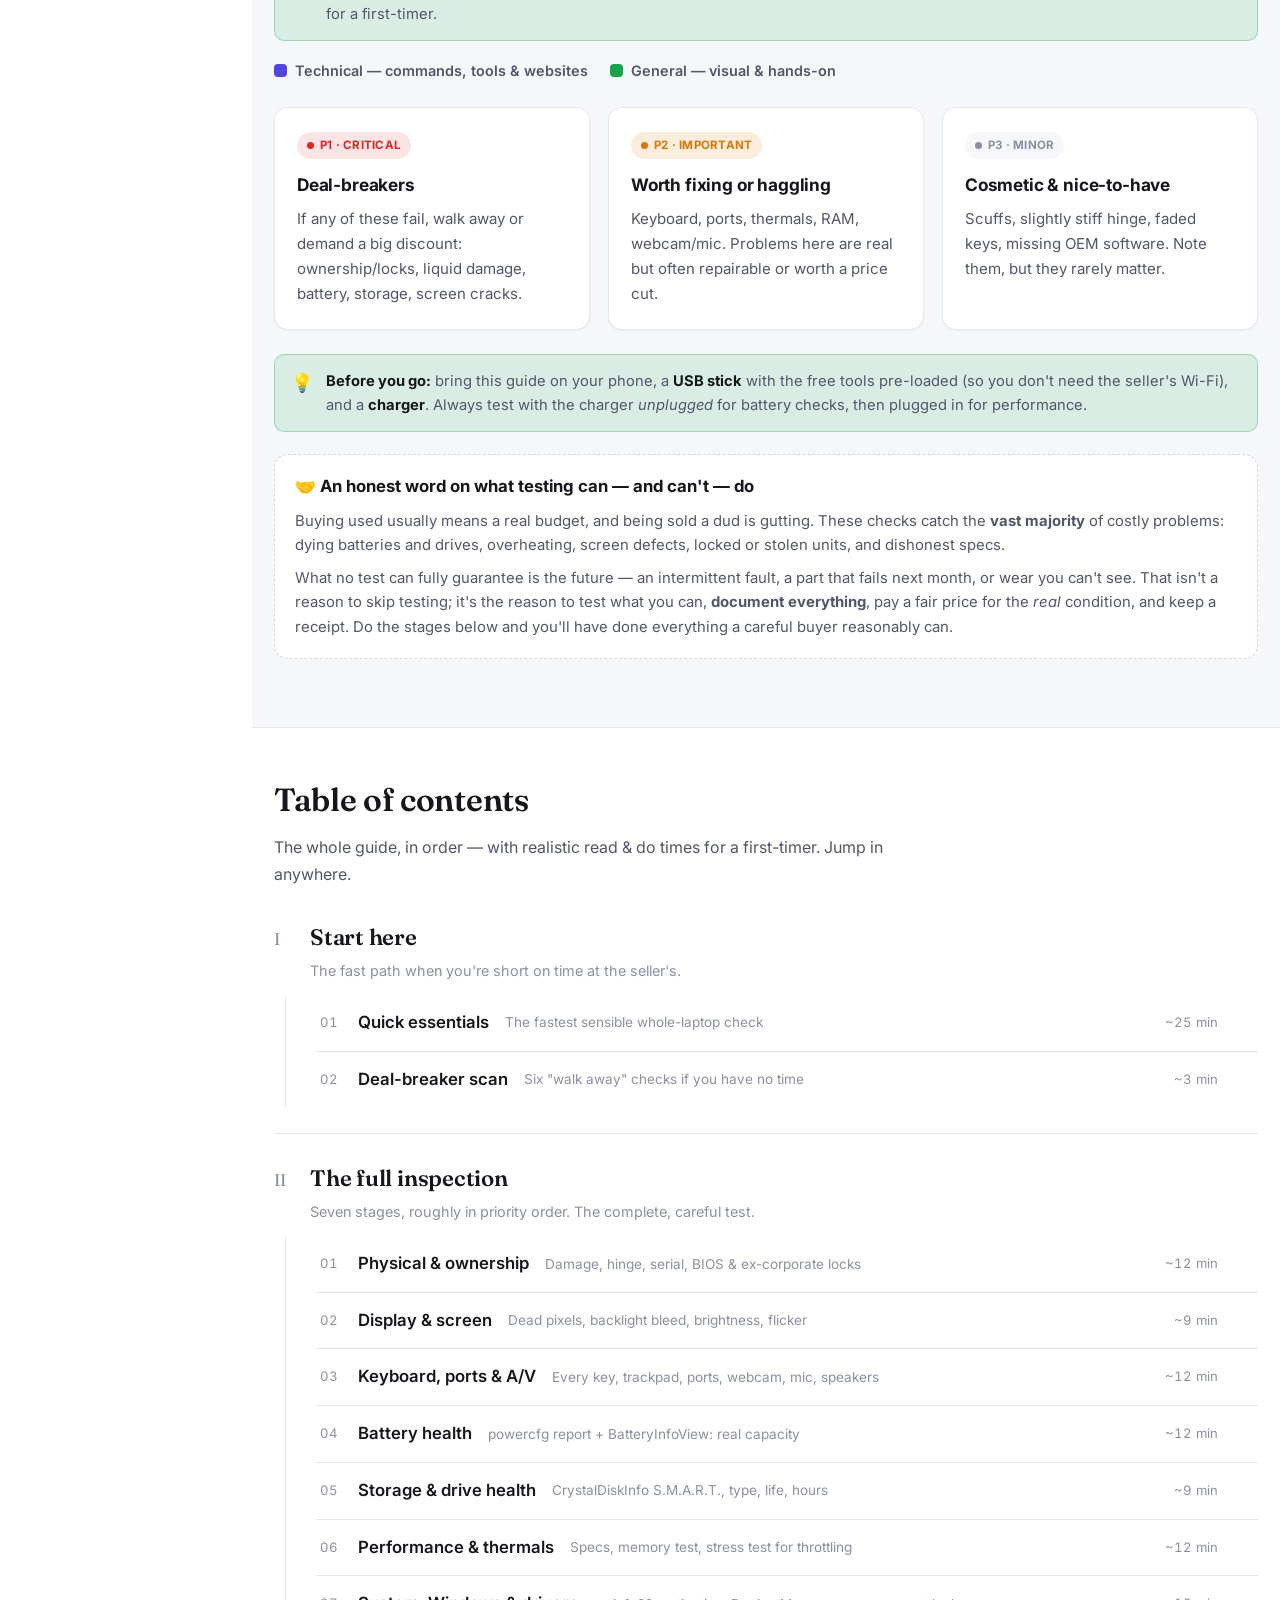
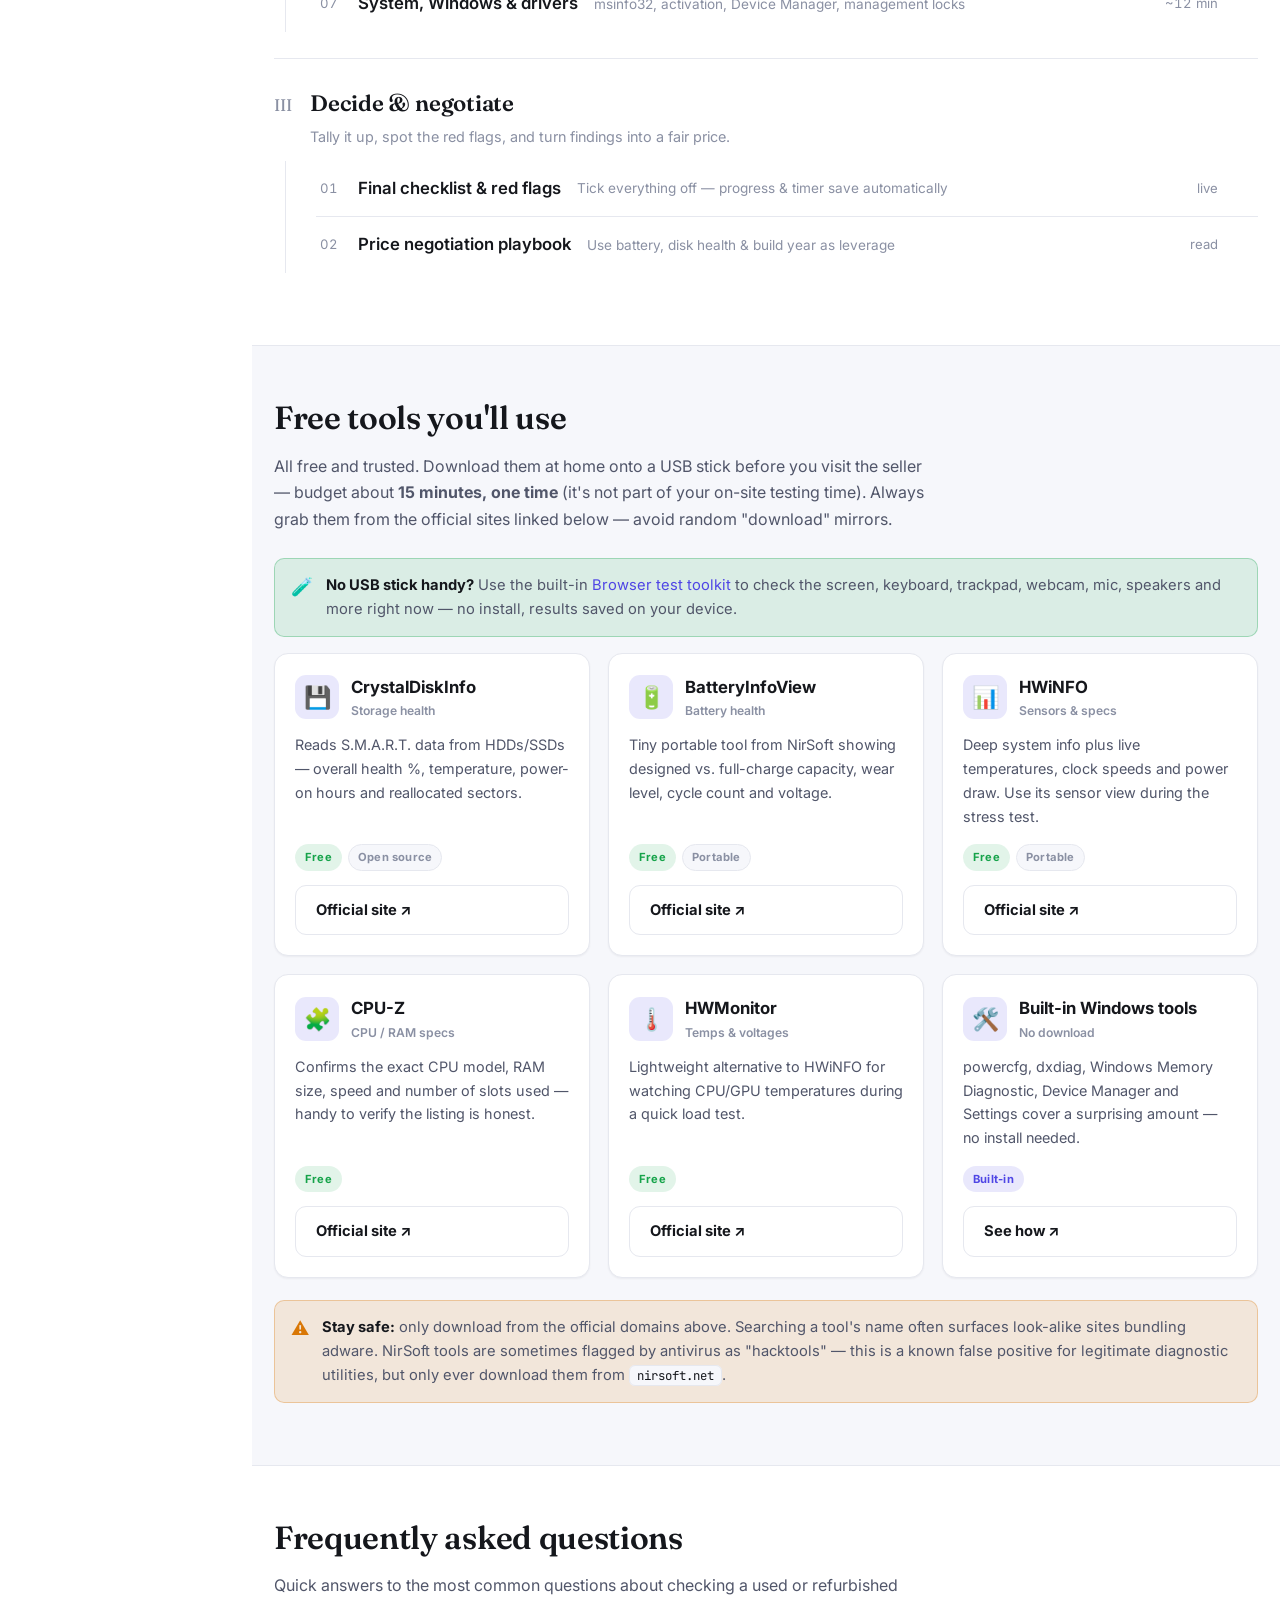
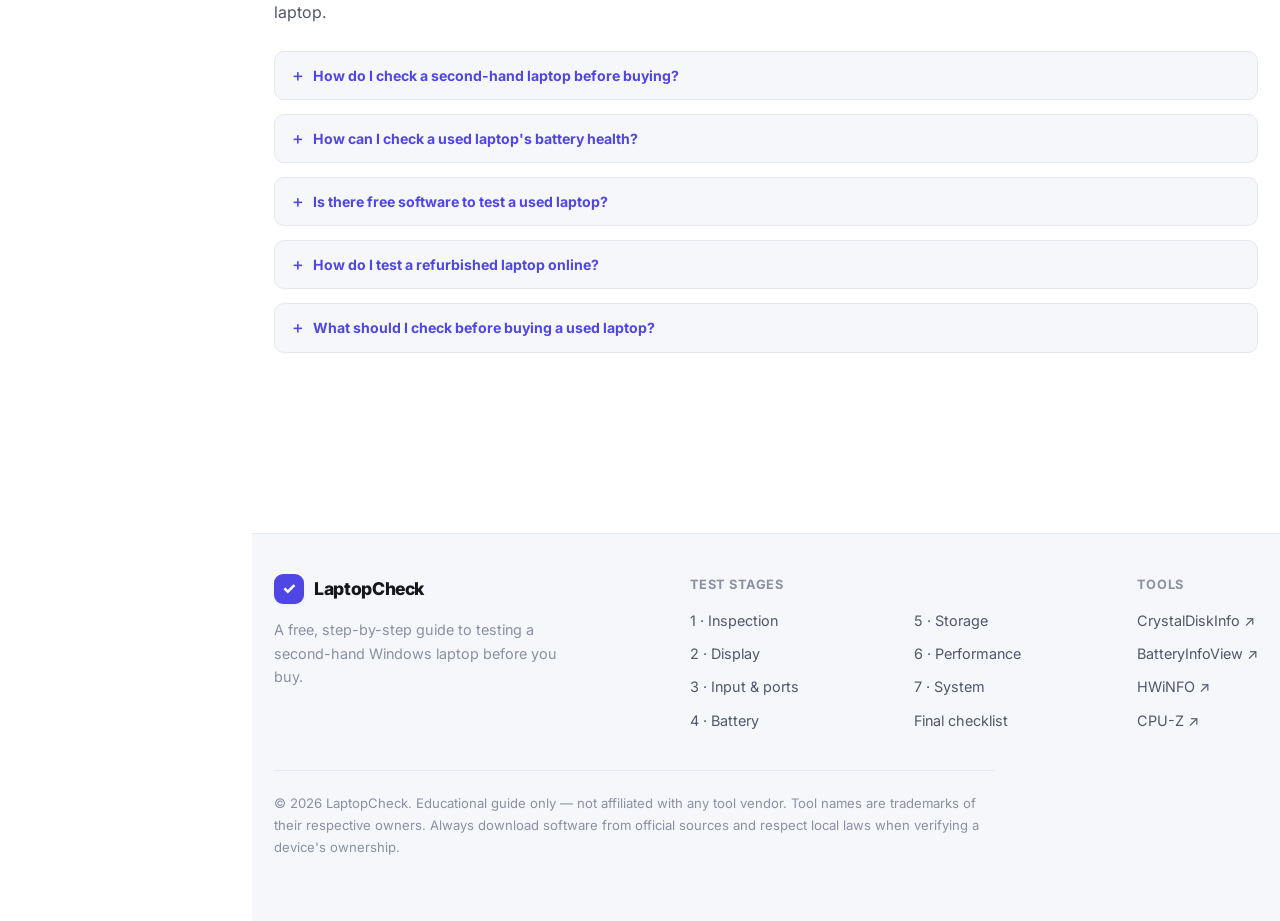
==== commit 3daf28b7: "update seo geo" ====
--- a/index.html
+++ b/index.html
@@ -3,12 +3,53 @@
 <head>
 <meta charset="UTF-8">
 <meta name="viewport" content="width=device-width, initial-scale=1.0">
-<title>LaptopCheck — How to Test a Used Laptop Before You Buy (Windows)</title>
-<meta name="description" content="A free, step-by-step guide to inspecting and testing a second-hand Windows laptop before you buy. Commands, free tools, and online tests to avoid getting ripped off.">
+<title>Check a Used Laptop Before You Buy — Free Test Guide &amp; Online Toolkit | LaptopCheck</title>
+<meta name="description" content="Free step-by-step guide and in-browser toolkit to test a second-hand or refurbished laptop before you buy. Check battery health, SSD, screen, keyboard, webcam &amp; more — then negotiate a fair price.">
+<link rel="canonical" href="https://laptopcheck.pages.dev/">
+<meta name="robots" content="index, follow, max-image-preview:large, max-snippet:-1">
+<meta name="keywords" content="test used laptop, check second hand laptop, refurbished laptop check online, used laptop testing software, online laptop testing, test before buy 2nd hand laptop, how to check second hand laptop battery, used laptop buying checklist">
+<meta name="theme-color" content="#ffffff" media="(prefers-color-scheme: light)">
+<meta name="theme-color" content="#0c0e14" media="(prefers-color-scheme: dark)">
+<meta property="og:type" content="website">
+<meta property="og:site_name" content="LaptopCheck">
+<meta property="og:title" content="Check a Used Laptop Before You Buy — Free Test Guide &amp; Toolkit">
+<meta property="og:description" content="Free guide + in-browser toolkit to test a second-hand or refurbished laptop: battery, SSD, screen, keyboard, webcam and more.">
+<meta property="og:url" content="https://laptopcheck.pages.dev/">
+<meta property="og:image" content="https://laptopcheck.pages.dev/assets/og-image.png">
+<meta property="og:locale" content="en_US">
+<meta name="twitter:card" content="summary_large_image">
+<meta name="twitter:title" content="Check a Used Laptop Before You Buy — LaptopCheck">
+<meta name="twitter:description" content="Free guide + browser toolkit to test a used or refurbished laptop before buying.">
+<meta name="twitter:image" content="https://laptopcheck.pages.dev/assets/og-image.png">
 <link rel="preconnect" href="https://fonts.googleapis.com">
 <link rel="preconnect" href="https://fonts.gstatic.com" crossorigin>
-<link href="https://fonts.googleapis.com/css2?family=Inter:wght@400;500;600;700;800&family=JetBrains+Mono:wght@400;500&display=swap" rel="stylesheet">
+<link href="https://fonts.googleapis.com/css2?family=Fraunces:opsz,wght@9..144,400;9..144,500;9..144,600;9..144,700&family=Inter:wght@400;500;600;700;800&family=JetBrains+Mono:wght@400;500&display=swap" rel="stylesheet">
 <link rel="stylesheet" href="assets/style.css">
+<script type="application/ld+json">
+{
+  "@context": "https://schema.org",
+  "@graph": [
+    { "@type": "WebSite", "@id": "https://laptopcheck.pages.dev/#website", "url": "https://laptopcheck.pages.dev/", "name": "LaptopCheck", "description": "Free guide and in-browser toolkit to test a used or refurbished laptop before buying.", "inLanguage": "en" },
+    { "@type": "Organization", "@id": "https://laptopcheck.pages.dev/#org", "name": "LaptopCheck", "url": "https://laptopcheck.pages.dev/", "logo": "https://laptopcheck.pages.dev/assets/og-image.png" },
+    { "@type": "FAQPage", "@id": "https://laptopcheck.pages.dev/#faq", "mainEntity": [
+      { "@type": "Question", "name": "How do I check a second-hand laptop before buying?", "acceptedAnswer": { "@type": "Answer", "text": "Inspect for physical or liquid damage and ownership/BIOS locks, then test the screen, keyboard, battery health, SSD/drive health, performance and thermals, and the operating system. LaptopCheck gives a free 7-stage guide plus an in-browser toolkit that runs these checks on the laptop itself." } },
+      { "@type": "Question", "name": "How can I check a used laptop's battery health?", "acceptedAnswer": { "@type": "Answer", "text": "On Windows open Command Prompt and run 'powercfg /batteryreport', then compare Full Charge Capacity to Design Capacity for the battery health percentage. BatteryInfoView also shows wear level and cycle count. Aim for 80% or higher." } },
+      { "@type": "Question", "name": "Is there free software to test a used laptop?", "acceptedAnswer": { "@type": "Answer", "text": "Yes. CrystalDiskInfo (drive health), BatteryInfoView (battery), HWiNFO and CPU-Z (specs and sensors) are all free. LaptopCheck also includes a free online toolkit that tests the screen, keyboard, trackpad, webcam, mic and speakers right in your browser, with no install." } },
+      { "@type": "Question", "name": "How do I test a refurbished laptop online?", "acceptedAnswer": { "@type": "Answer", "text": "Open the LaptopCheck browser toolkit on the laptop and run the dead-pixel, keyboard, trackpad, webcam, microphone, speaker, network speed and battery tests. Results are saved on the device and nothing is uploaded." } },
+      { "@type": "Question", "name": "What should I check before buying a used laptop?", "acceptedAnswer": { "@type": "Answer", "text": "Ownership and BIOS/account locks, liquid or impact damage, screen defects, battery health, SSD/HDD health, RAM and thermals, ports and webcam/mic, and that Windows is genuine and resettable. Use each finding to negotiate a fair price." } }
+    ] },
+    { "@type": "HowTo", "@id": "https://laptopcheck.pages.dev/#howto", "name": "How to test a used laptop before buying", "description": "A 7-stage process to check a second-hand or refurbished Windows laptop.", "totalTime": "PT60M", "step": [
+      { "@type": "HowToStep", "position": 1, "name": "Physical & ownership inspection", "url": "https://laptopcheck.pages.dev/inspection.html", "text": "Check for liquid/impact damage, hinge wear, the serial number, BIOS password and ex-corporate locks before powering on." },
+      { "@type": "HowToStep", "position": 2, "name": "Display & screen", "url": "https://laptopcheck.pages.dev/display.html", "text": "Test for dead/stuck pixels, backlight bleed, brightness and banding with fullscreen colour tests." },
+      { "@type": "HowToStep", "position": 3, "name": "Keyboard, trackpad, ports & A/V", "url": "https://laptopcheck.pages.dev/input.html", "text": "Test every key, the trackpad, all ports, webcam, microphone and speakers." },
+      { "@type": "HowToStep", "position": 4, "name": "Battery health", "url": "https://laptopcheck.pages.dev/battery.html", "text": "Run the powercfg battery report and BatteryInfoView to read real capacity, wear level and cycle count." },
+      { "@type": "HowToStep", "position": 5, "name": "Storage & drive health", "url": "https://laptopcheck.pages.dev/storage.html", "text": "Use CrystalDiskInfo to read S.M.A.R.T. health, drive type, remaining life and power-on hours." },
+      { "@type": "HowToStep", "position": 6, "name": "Performance, RAM & thermals", "url": "https://laptopcheck.pages.dev/performance.html", "text": "Verify specs, run a memory test and a short stress test to catch overheating and throttling." },
+      { "@type": "HowToStep", "position": 7, "name": "System, Windows & drivers", "url": "https://laptopcheck.pages.dev/system.html", "text": "Confirm Windows activation, check Device Manager and msinfo32 config, Wi-Fi/Bluetooth and that the laptop can be reset." }
+    ] }
+  ]
+}
+</script>
 </head>
 <body>
 
@@ -286,6 +327,21 @@
   </div>
 </section>
 
+<!-- ===== FAQ ===== -->
+<section class="section" id="faq" style="border-top:1px solid var(--border);">
+  <div class="container">
+    <div class="section-head reveal">
+      <h2>Frequently asked questions</h2>
+      <p>Quick answers to the most common questions about checking a used or refurbished laptop.</p>
+    </div>
+    <details class="more reveal"><summary>How do I check a second-hand laptop before buying?</summary><div class="more-body"><p>Inspect for physical or liquid damage and ownership/BIOS locks, then test the screen, keyboard, battery health, SSD/drive health, performance and thermals, and the operating system. LaptopCheck gives a free <a href="inspection.html">7-stage guide</a> plus an <a href="tester.html">in-browser toolkit</a> that runs these checks on the laptop itself.</p></div></details>
+    <details class="more reveal"><summary>How can I check a used laptop's battery health?</summary><div class="more-body"><p>On Windows, open Command Prompt and run <code class="inline">powercfg /batteryreport</code>, then compare Full Charge Capacity to Design Capacity for the battery-health percentage. BatteryInfoView also shows wear level and cycle count. Aim for 80% or higher — see the <a href="battery.html">Battery stage</a>.</p></div></details>
+    <details class="more reveal"><summary>Is there free software to test a used laptop?</summary><div class="more-body"><p>Yes. CrystalDiskInfo (drive health), BatteryInfoView (battery), and HWiNFO / CPU-Z (specs &amp; sensors) are all free. LaptopCheck also includes a free <a href="tester.html">online toolkit</a> that tests the screen, keyboard, trackpad, webcam, mic and speakers right in your browser — no install.</p></div></details>
+    <details class="more reveal"><summary>How do I test a refurbished laptop online?</summary><div class="more-body"><p>Open the <a href="tester.html">LaptopCheck browser toolkit</a> on the laptop and run the dead-pixel, keyboard, trackpad, webcam, microphone, speaker, network-speed and battery tests. Results are saved on the device and nothing is uploaded.</p></div></details>
+    <details class="more reveal"><summary>What should I check before buying a used laptop?</summary><div class="more-body"><p>Ownership and BIOS/account locks, liquid or impact damage, screen defects, battery health, SSD/HDD health, RAM and thermals, ports and webcam/mic, and that Windows is genuine and resettable. Use each finding to negotiate a fair price — the <a href="checklist.html">checklist</a> covers it all.</p></div></details>
+  </div>
+</section>
+
 </main>
 
 <!-- ===== FOOTER ===== -->
--- a/assets/style.css
+++ b/assets/style.css
@@ -2,7 +2,8 @@
    LaptopCheck — shared stylesheet
    Modern, minimal, responsive. Light + dark theme.
    =========================================================== */
-@import url('https://fonts.googleapis.com/css2?family=Fraunces:opsz,wght@9..144,400;9..144,500;9..144,600;9..144,700&display=swap');
+/* Fonts (Inter, JetBrains Mono, Fraunces) are loaded via <link> in each page's
+   <head> for better Core Web Vitals — no render-blocking @import here. */
 
 :root {
   --accent: #4f46e5;
